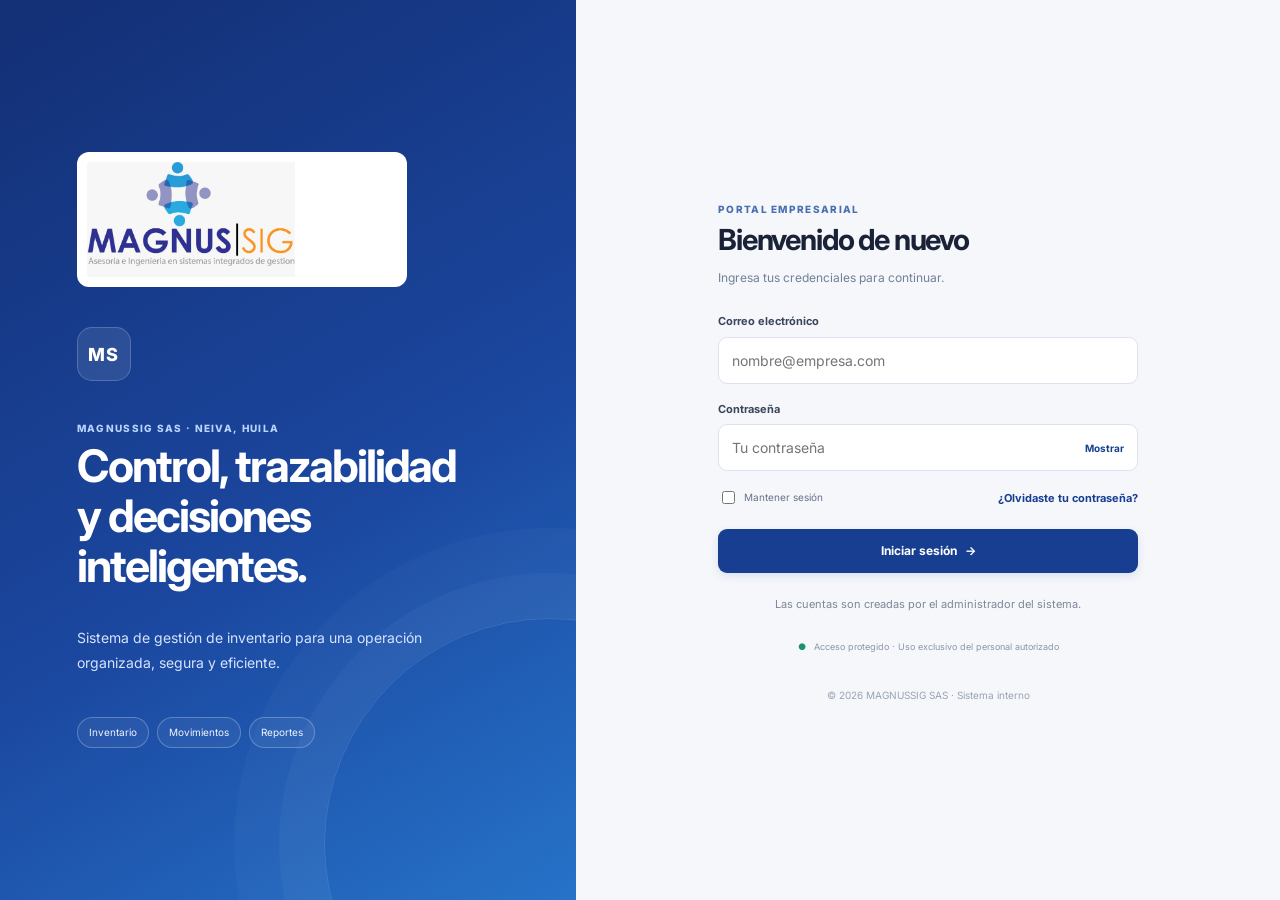
==== frontend/login.html @ 365f7098 "Actualiza proyecto final del semestre 3" ====
<!doctype html>
<html lang="es">
<head>
  <meta charset="utf-8"><meta name="viewport" content="width=device-width, initial-scale=1">
  <meta name="theme-color" content="#183e91"><title>Acceso | MAGNUSSIG SIG</title>
  <link rel="stylesheet" href="css/styles.css"><link rel="stylesheet" href="css/login.css">
</head>
<body class="login-body">
  <main class="login-layout">
    <section class="login-brand-panel">
      <img src="assets/magnussig-logo.jpeg" alt="MAGNUSSIG SIG — Asesoría e Ingeniería en sistemas integrados de gestión" class="login-brand-logo" onerror="this.style.display='none'">
      <div class="brand-monogram">MS</div>
      <p class="eyebrow">MAGNUSSIG SAS · NEIVA, HUILA</p>
      <h1>Control, trazabilidad<br>y decisiones inteligentes.</h1>
      <p class="brand-copy">Sistema de gestión de inventario para una operación organizada, segura y eficiente.</p>
      <div class="brand-pills"><span>Inventario</span><span>Movimientos</span><span>Reportes</span></div>
    </section>
    <section class="login-panel">
      <div class="login-card">
        <div class="login-heading"><span class="eyebrow">PORTAL EMPRESARIAL</span><h2 id="authTitle">Bienvenido de nuevo</h2><p id="authSubtitle">Ingresa tus credenciales para continuar.</p></div>
        <div class="alert" id="authAlert" role="alert" hidden></div>
        <form id="loginForm">
          <div class="field"><label for="loginEmail">Correo electrónico</label><input id="loginEmail" type="email" autocomplete="username" placeholder="nombre@empresa.com" required></div>
          <div class="field"><label for="loginPassword">Contraseña</label><div class="password-wrap"><input id="loginPassword" type="password" autocomplete="current-password" placeholder="Tu contraseña" required minlength="8"><button type="button" id="togglePassword" class="password-toggle">Mostrar</button></div></div>
          <div class="login-options"><label class="remember"><input type="checkbox" id="rememberMe"> Mantener sesión</label><button type="button" class="text-button" id="showForgot">¿Olvidaste tu contraseña?</button></div>
          <button class="btn btn-primary btn-full" type="submit" id="loginSubmit">Iniciar sesión <span aria-hidden="true">→</span></button>
        </form>
        <form id="forgotForm" hidden>
          <p class="form-help">Escribe el correo asociado a la cuenta. Si el servicio de correo está configurado, el sistema enviará instrucciones de recuperación.</p>
          <div class="field"><label for="forgotEmail">Correo electrónico</label><input id="forgotEmail" type="email" autocomplete="email" required placeholder="nombre@empresa.com"></div>
          <button class="btn btn-primary btn-full" type="submit">Enviar instrucciones</button>
        </form>
        <div class="auth-footer"><span id="authFooterText">Las cuentas son creadas por el administrador del sistema.</span><button type="button" class="text-button" id="showLogin" hidden>Volver a iniciar sesión</button></div>
        <p class="security-note"><span aria-hidden="true">●</span> Acceso protegido · Uso exclusivo del personal autorizado</p>
      </div>
      <footer>© <span id="year"></span> MAGNUSSIG SAS · Sistema interno</footer>
    </section>
  </main>
  <script src="js/auth.js"></script>
</body></html>
---- frontend/css/styles.css ----
@import url('https://fonts.googleapis.com/css2?family=Inter:wght@400;500;600;700;800&display=swap');
:root{font-family:Inter,system-ui,-apple-system,"Segoe UI",sans-serif;color:#192236;background:#f5f7fb;font-synthesis:none;text-rendering:optimizeLegibility;--navy:#183e91;--navy-dark:#132e70;--blue-soft:#eaf1ff;--green:#16845b;--green-soft:#e6f7ef;--amber:#b86a08;--amber-soft:#fff4db;--red:#c83743;--red-soft:#ffebed;--muted:#718096;--line:#e5e9f1;--surface:#fff;--shadow:0 8px 24px rgba(29,49,87,.05);--radius:15px}*{box-sizing:border-box}body{margin:0;font-size:14px;line-height:1.5}button,input,select,textarea{font:inherit}button{cursor:pointer}button:focus-visible,input:focus-visible,select:focus-visible,textarea:focus-visible{outline:3px solid #8db4ff;outline-offset:2px}button:disabled{opacity:.6;cursor:not-allowed}[hidden]{display:none!important}.app-shell{min-height:100vh;display:grid;grid-template-columns:258px minmax(0,1fr)}.sidebar{height:100vh;position:sticky;top:0;background:#fff;border-right:1px solid var(--line);padding:23px 16px 15px;display:flex;flex-direction:column;z-index:30}.brand-lockup{min-height:91px;padding:0 7px 22px;border-bottom:1px solid var(--line);display:flex;gap:10px;align-items:center}.sidebar-logo{max-width:100%;width:205px;max-height:68px;object-fit:contain;object-position:left center}.brand-fallback{display:flex;flex-direction:column;gap:3px}.brand-fallback b{font-size:16px;color:var(--navy);letter-spacing:.04em}.brand-fallback small{font-size:11px;color:var(--muted)}.workspace-label{font-size:10px;font-weight:700;letter-spacing:.12em;color:#98a3b5;margin:23px 10px 9px}.nav{display:grid;gap:4px}.nav-item{width:100%;border:0;background:transparent;color:#5b667a;display:flex;align-items:center;gap:13px;text-align:left;padding:11px 12px;border-radius:10px;font-weight:500;transition:background .15s,color .15s}.nav-item>span:first-child{width:20px;text-align:center;font-size:19px}.nav-item:hover{background:#f3f6fc;color:var(--navy)}.nav-item.active{background:#eaf1ff;color:var(--navy);font-weight:700}.nav-item em{margin-left:auto;font-style:normal;border-radius:7px;background:#fff;padding:1px 7px;font-size:11px}.sidebar-bottom{margin-top:auto}.help-card{margin:12px 2px 16px;padding:12px 10px;background:#f6f8fc;border-radius:12px;display:flex;gap:9px;align-items:flex-start}.help-icon{width:23px;height:23px;border-radius:50%;display:grid;place-items:center;background:#e3ebfc;color:var(--navy);font-weight:800;flex:none}.help-card div:last-child{display:grid;gap:3px}.help-card strong{font-size:11px}.help-card small{font-size:10px;line-height:1.45;color:var(--muted)}.logout-link{color:#b43b47}.main-area{min-width:0}.topbar{height:72px;position:sticky;top:0;z-index:15;background:rgba(255,255,255,.95);backdrop-filter:blur(10px);border-bottom:1px solid var(--line);padding:0 30px;display:flex;align-items:center;gap:20px}.breadcrumbs{display:flex;align-items:center;gap:11px;color:#8a95a7;font-size:12px;white-space:nowrap}.breadcrumbs b{color:#c2c9d4;font-weight:400}.breadcrumbs strong{color:#27354e;font-weight:700}.topbar-right{margin-left:auto;display:flex;align-items:center;gap:17px;min-width:0}.global-search{height:39px;width:min(300px,28vw);min-width:190px;display:flex;align-items:center;gap:9px;border:1px solid #e1e6ef;border-radius:10px;padding:0 10px;color:#8490a2}.global-search input{border:0;outline:0;min-width:0;width:100%;background:transparent;color:#344054;font-size:12px}.global-search kbd{font-size:10px;white-space:nowrap;background:#f5f7fa;padding:3px 5px;border-radius:4px}.icon-button{position:relative;width:38px;height:38px;border:0;background:transparent;border-radius:10px;color:#667287;font-size:20px}.icon-button:hover{background:#f1f4f9}.notification-button i{position:absolute;width:6px;height:6px;background:#e05260;border:1px solid white;border-radius:50%;top:8px;right:8px}.topbar-user{display:flex;align-items:center;gap:9px;border-left:1px solid var(--line);padding-left:17px;min-width:135px}.avatar{width:36px;height:36px;border-radius:50%;display:grid;place-items:center;background:#e6edff;color:var(--navy);font-size:12px;font-weight:800;flex:none}.topbar-user>div:last-child{display:grid;line-height:1.25;gap:4px;min-width:0}.topbar-user strong{font-size:12px;max-width:155px;overflow:hidden;text-overflow:ellipsis;white-space:nowrap}.topbar-user small{font-size:10px;color:var(--muted)}.menu-button{display:none}.page-content{padding:30px;max-width:1700px;margin:auto}.view{display:none}.view.active{display:block;animation:fadein .2s ease}@keyframes fadein{from{opacity:.6;transform:translateY(3px)}to{opacity:1;transform:none}}.page-heading{display:flex;align-items:flex-end;justify-content:space-between;gap:20px;margin-bottom:25px}.eyebrow{font-size:10px;letter-spacing:.13em;font-weight:800;color:var(--navy);margin-bottom:5px}.page-heading h1{font-size:28px;letter-spacing:-.035em;margin:0 0 5px;color:#19253c}.page-heading p{margin:0;color:var(--muted);font-size:12px}.page-heading p strong{color:#43516a}.heading-actions{display:flex;flex-direction:column;align-items:flex-end;gap:10px}.date-chip{border:1px solid var(--line);background:#fff;border-radius:9px;padding:7px 12px;font-size:11px;color:#68758b}.btn{border:1px solid transparent;border-radius:9px;padding:10px 15px;font-weight:700;font-size:12px;display:inline-flex;align-items:center;justify-content:center;gap:8px;transition:transform .12s,background .12s}.btn:active{transform:translateY(1px)}.btn-primary{background:var(--navy);color:#fff;box-shadow:0 3px 8px rgba(24,62,145,.12)}.btn-primary:hover{background:var(--navy-dark)}.btn-secondary{background:#fff;color:#40516e;border-color:#dfe5ef}.btn-secondary:hover{background:#f7f9fd}.btn-danger{background:#fff0f1;color:#bd3540;border-color:#f5d1d5}.btn-small{padding:7px 10px;font-size:11px}.btn-full{width:100%;padding:12px}.metric-grid{display:grid;grid-template-columns:repeat(4,minmax(0,1fr));gap:15px;margin-bottom:20px}.metric-card{background:#fff;border:1px solid var(--line);border-radius:var(--radius);padding:18px;box-shadow:var(--shadow);min-width:0}.metric-top{display:flex;justify-content:space-between;align-items:flex-start;gap:10px;color:#6b778c;font-size:11px}.metric-icon{width:36px;height:36px;display:grid;place-items:center;border-radius:11px;font-size:17px;flex:none}.metric-icon.blue{background:#eaf1ff;color:#2861d7}.metric-icon.green{background:var(--green-soft);color:var(--green)}.metric-icon.amber{background:var(--amber-soft);color:var(--amber)}.metric-icon.red{background:var(--red-soft);color:var(--red)}.metric-value{font-size:30px;font-weight:800;letter-spacing:-.05em;margin:10px 0 2px;color:#1b2941}.metric-foot{font-size:10px;color:#8590a2}.dashboard-grid{display:grid;grid-template-columns:minmax(0,1.75fr) minmax(290px,1fr);gap:17px;margin-bottom:20px}.surface-card{background:#fff;border:1px solid var(--line);border-radius:var(--radius);box-shadow:var(--shadow);min-width:0;overflow:hidden}.chart-card,.quick-card{padding:20px}.card-heading{display:flex;align-items:center;justify-content:space-between;gap:16px;margin-bottom:17px}.card-heading h2{margin:0 0 4px;font-size:14px;color:#25334b;letter-spacing:-.015em}.card-heading p{margin:0;font-size:11px;color:#8a95a7}.card-heading select,.list-toolbar select{border:1px solid var(--line);background:#fff;color:#56647b;border-radius:8px;padding:8px;font-size:11px;max-width:100%}.chart-legend{display:flex;gap:17px;font-size:10px;color:#718096}.legend-dot{display:inline-block;width:7px;height:7px;border-radius:50%;margin-right:6px}.legend-dot.in{background:#2a68df}.legend-dot.out{background:#f5a623}.chart-area{min-height:215px;padding-top:9px;overflow:hidden}.chart-area svg{width:100%;height:auto;display:block;min-width:400px}.quick-card{display:flex;flex-direction:column}.quick-action{display:flex;align-items:center;gap:11px;padding:12px 3px;border:0;border-top:1px solid #f0f2f6;background:white;text-align:left;color:inherit}.quick-action:hover .arrow{transform:translateX(3px);color:var(--navy)}.quick-icon{width:35px;height:35px;border-radius:10px;display:grid;place-items:center;font-size:18px;flex:none}.quick-icon.blue{background:#eaf1ff;color:#2861d7}.quick-icon.green{background:var(--green-soft);color:var(--green)}.quick-icon.amber{background:var(--amber-soft);color:var(--amber)}.quick-action>span:nth-child(2){display:grid;gap:3px;min-width:0}.quick-action b{font-size:11px}.quick-action small{font-size:10px;color:#8a95a7}.quick-action .arrow{margin-left:auto;color:#9ba5b5;font-size:18px;transition:transform .15s}.table-card{padding-top:20px}.table-card>.card-heading{padding:0 20px}.table-scroll{width:100%;overflow:auto}.data-table{width:100%;border-collapse:collapse;text-align:left;white-space:nowrap}.data-table th{font-size:9px;letter-spacing:.07em;color:#8b96a8;background:#fafbfe;font-weight:800;padding:12px 16px;border-top:1px solid #edf0f5;border-bottom:1px solid #edf0f5}.data-table td{padding:13px 16px;border-bottom:1px solid #eef1f5;font-size:11px;color:#536078}.data-table tbody tr:last-child td{border-bottom:0}.data-table tbody tr:hover{background:#fbfcff}.data-table td b{color:#293852}.code-pill{font-size:10px;font-weight:700;color:#496084;background:#f0f4fb;border-radius:5px;padding:4px 6px}.status-pill,.type-pill{display:inline-flex;align-items:center;gap:5px;padding:4px 8px;border-radius:30px;font-size:10px;font-weight:700}.status-pill:before{content:'';width:5px;height:5px;border-radius:50%;background:currentColor}.status-available{background:var(--green-soft);color:#13784f}.status-low{background:var(--amber-soft);color:#9c600d}.status-out{background:var(--red-soft);color:#b6323f}.status-active{background:var(--green-soft);color:#13784f}.status-inactive{background:#eef1f6;color:#6e7787}.type-in{background:var(--green-soft);color:#13784f}.type-out{background:var(--red-soft);color:#b6323f}.type-adjust{background:var(--blue-soft);color:#315bb1}.table-actions{display:flex;gap:5px}.table-actions button{padding:5px 7px;border:1px solid var(--line);background:#fff;border-radius:6px;color:#5b6c85;font-size:10px}.table-actions button:hover{border-color:#9fb6eb;color:var(--navy)}.empty-row{text-align:center!important;padding:32px!important;color:#8b96a8!important}.list-toolbar{display:flex;gap:10px;align-items:center;flex-wrap:wrap;padding:17px 18px;border-bottom:1px solid #eef1f5}.table-search{display:flex;align-items:center;gap:8px;border:1px solid var(--line);border-radius:8px;padding:0 10px;height:36px;flex:1;min-width:200px;color:#8b96a8}.table-search input{border:0;outline:0;min-width:0;width:100%;font:inherit;font-size:11px}.table-footer{padding:12px 18px;border-top:1px solid #edf0f5;font-size:10px;color:#8b96a8}.category-grid{display:grid;grid-template-columns:repeat(3,minmax(0,1fr));gap:14px;padding:18px}.category-card{padding:18px;border:1px solid var(--line);border-radius:12px;display:flex;align-items:flex-start;gap:13px}.category-icon{height:42px;width:42px;border-radius:12px;display:grid;place-items:center;background:#edf2ff;color:var(--navy);font-size:20px;flex:none}.category-card h3{margin:0 0 3px;font-size:13px}.category-card p{margin:0;color:var(--muted);font-size:10px}.category-card .count{font-size:11px;font-weight:700;color:#53617a;margin-top:10px}.report-grid{display:grid;grid-template-columns:repeat(3,minmax(0,1fr));gap:15px;margin-bottom:19px}.report-tile{padding:19px;background:#fff;border:1px solid var(--line);border-radius:var(--radius)}.report-tile span{color:var(--muted);font-size:11px}.report-tile strong{display:block;font-size:25px;margin:7px 0}.report-tile small{color:#8d97a6;font-size:10px}.settings-card{padding:0 22px}.settings-row{display:flex;align-items:center;justify-content:space-between;gap:20px;padding:19px 0;border-bottom:1px solid #edf0f5}.settings-row:last-child{border-bottom:0}.settings-row b{font-size:12px}.settings-row p{margin:4px 0 0;color:var(--muted);font-size:11px}.setting-value{font-size:11px;background:#f4f6fa;padding:6px 9px;border-radius:7px;white-space:nowrap}.modal-backdrop{position:fixed;inset:0;background:rgba(14,27,52,.48);display:grid;place-items:center;padding:20px;z-index:80;overflow:auto}.modal{width:min(600px,100%);max-height:calc(100vh - 40px);overflow:auto;background:white;border-radius:16px;box-shadow:0 24px 80px rgba(7,22,51,.24)}.modal-header{display:flex;align-items:center;justify-content:space-between;padding:20px 24px;border-bottom:1px solid var(--line)}.modal-header h2{margin:0;font-size:19px}.modal-header .eyebrow{margin-bottom:3px}.modal-body{padding:22px 24px;display:grid;grid-template-columns:repeat(2,minmax(0,1fr));gap:15px}.form-field{display:flex;flex-direction:column;gap:6px;min-width:0}.form-field.full{grid-column:1/-1}.form-field label{font-size:11px;font-weight:700;color:#46536a}.form-field input,.form-field select,.form-field textarea{width:100%;min-width:0;padding:10px 11px;border:1px solid #dfe5ef;border-radius:8px;color:#29364c;background:#fff}.form-field textarea{min-height:75px;resize:vertical}.form-field small{color:var(--muted);font-size:10px}.modal-footer{padding:14px 24px 20px;display:flex;justify-content:flex-end;gap:8px;border-top:1px solid #edf0f5}.toast-region{position:fixed;right:20px;bottom:20px;z-index:100;display:grid;gap:9px}.toast{background:#172842;color:#fff;border-radius:10px;padding:12px 15px;box-shadow:0 10px 35px #1728422b;font-size:12px;max-width:min(360px,calc(100vw - 40px));animation:fadein .18s ease}.toast.success{background:#126343}.toast.error{background:#a92935}.toast.info{background:#1e4b9e}.login-body{background:#f5f7fb;min-height:100vh}.login-layout{min-height:100vh;display:grid;grid-template-columns:minmax(360px,.9fr) minmax(440px,1.1fr)}.login-brand-panel{background:linear-gradient(150deg,#132f75 0%,#1b479f 57%,#2673c9 100%);padding:55px clamp(30px,6vw,100px);display:flex;flex-direction:column;justify-content:center;color:white;position:relative;overflow:hidden}.login-brand-panel:after{content:'';position:absolute;width:450px;height:450px;border-radius:50%;border:1px solid #ffffff20;right:-200px;bottom:-170px;box-shadow:0 0 0 45px #ffffff08,0 0 0 90px #ffffff06}.login-brand-logo{width:min(100%,330px);max-height:135px;object-fit:contain;object-position:left center;background:white;border-radius:12px;padding:10px;margin-bottom:40px}.brand-monogram{width:54px;height:54px;display:grid;place-items:center;border-radius:15px;background:#ffffff18;border:1px solid #ffffff30;font-weight:800;font-size:18px;letter-spacing:.08em;margin-bottom:30px}.login-brand-panel .eyebrow{color:#b8d4ff}.login-brand-panel h1{font-size:clamp(29px,3.5vw,48px);line-height:1.12;letter-spacing:-.045em;margin:0 0 19px;position:relative;z-index:1}.brand-copy{font-size:14px;line-height:1.8;color:#d6e4ff;max-width:440px;position:relative;z-index:1}.brand-pills{display:flex;gap:8px;flex-wrap:wrap;margin-top:28px}.brand-pills span{border:1px solid #ffffff40;background:#ffffff0d;border-radius:30px;padding:7px 11px;font-size:10px;color:#f0f5ff}.login-panel{display:flex;flex-direction:column;align-items:center;justify-content:center;padding:40px 28px}.login-card{width:min(420px,100%)}.login-heading{margin-bottom:26px}.login-heading .eyebrow{color:#4970b3}.login-heading h2{font-size:29px;letter-spacing:-.04em;margin:0 0 7px}.login-heading p,.form-help{font-size:12px;color:var(--muted);margin:0;line-height:1.6}.field{display:grid;gap:7px;margin-bottom:17px}.field label{font-size:11px;font-weight:700;color:#39465b}.field input{width:100%;border:1px solid #dce3ee;border-radius:9px;padding:12px 13px;background:#fff;color:#1c2940;outline:none}.field input:focus{border-color:#507bd4;box-shadow:0 0 0 3px #507bd41c}.password-wrap{position:relative}.password-wrap input{padding-right:82px}.password-toggle{position:absolute;right:5px;top:50%;transform:translateY(-50%);border:0;border-radius:6px;background:transparent;color:var(--navy);padding:6px 9px;font-size:10px;font-weight:700}.login-options{display:flex;align-items:center;justify-content:space-between;gap:8px;margin:1px 0 22px;font-size:10px}.remember{display:flex;align-items:center;gap:6px;color:#667287}.remember input{accent-color:var(--navy)}.text-button{border:0;padding:0;background:none;color:var(--navy);font-size:11px;font-weight:700}.text-button:hover{text-decoration:underline}.auth-footer{margin-top:23px;text-align:center;font-size:11px;color:#7d8798}.auth-footer .text-button{margin-left:4px}.security-note{text-align:center;color:#8b96a8;font-size:9px;margin:27px 0 0}.security-note span{color:#15956a;margin-right:5px}.login-panel footer{margin-top:35px;font-size:10px;color:#9aa3b1;text-align:center}.alert{padding:11px 12px;border-radius:8px;margin-bottom:15px;font-size:11px;background:#ffebed;color:#b52e3b;border:1px solid #f5cdd1}.alert.success{background:#e6f7ef;color:#126a49;border-color:#c6ecd9}.alert.info{background:#eaf1ff;color:#214b9f;border-color:#d1e0ff}
@media(max-width:1150px){.app-shell{grid-template-columns:230px minmax(0,1fr)}.page-content{padding:23px}.topbar{padding:0 22px;gap:12px}.topbar-right{gap:10px}.dashboard-grid{grid-template-columns:minmax(0,1.4fr) minmax(260px,1fr)}.metric-card{padding:14px}.global-search{min-width:150px}.sidebar-logo{width:185px}}
@media(max-width:900px){.app-shell{grid-template-columns:1fr}.sidebar{position:fixed;left:0;top:0;bottom:0;height:100dvh;width:260px;transform:translateX(-105%);transition:transform .2s ease;box-shadow:0 0 35px #13244318}.app-shell.menu-open .sidebar{transform:translateX(0)}.sidebar-scrim{display:none;position:fixed;inset:0;background:#0e1b3470;z-index:25}.app-shell.menu-open .sidebar-scrim{display:block}.menu-button{display:inline-block}.breadcrumbs{display:none}.topbar{height:65px;padding:0 16px}.page-content{padding:22px 17px}.dashboard-grid{grid-template-columns:1fr}.login-layout{grid-template-columns:.8fr 1.2fr}.login-brand-panel{padding:35px}.brand-pills{gap:5px}}
@media(max-width:620px){.topbar-right{gap:5px}.global-search{width:38px;min-width:38px;padding:0 9px;border:0;background:#f4f6fb}.global-search input,.global-search kbd{display:none}.topbar-user{padding-left:8px;min-width:0;border:0}.topbar-user>div:last-child{display:none}.topbar-user .avatar{width:33px;height:33px}.topbar{gap:8px}.page-heading{align-items:flex-start;flex-direction:column}.heading-actions{align-items:flex-start;flex-direction:row;flex-wrap:wrap}.metric-grid{grid-template-columns:repeat(2,minmax(0,1fr));gap:9px}.metric-card{padding:13px}.metric-top{font-size:10px}.metric-value{font-size:25px}.metric-icon{height:30px;width:30px}.chart-card,.quick-card{padding:15px}.card-heading{align-items:flex-start}.category-grid,.report-grid{grid-template-columns:1fr}.modal-body{grid-template-columns:1fr;padding:17px}.form-field.full{grid-column:auto}.modal-header{padding:17px}.modal-footer{padding:13px 17px 17px}.login-layout{grid-template-columns:1fr}.login-brand-panel{padding:27px 24px 30px;min-height:260px}.login-brand-logo{max-width:230px;max-height:75px;margin-bottom:20px}.brand-monogram{display:none}.login-brand-panel h1{font-size:30px}.brand-copy{font-size:12px}.brand-pills{margin-top:15px}.login-panel{padding:34px 22px}.login-heading h2{font-size:25px}.login-panel footer{margin-top:25px}.settings-row{align-items:flex-start;flex-direction:column;gap:10px}.list-toolbar{padding:12px}.table-search{min-width:100%}.page-heading h1{font-size:25px}}
@media(prefers-reduced-motion:reduce){*,*:before,*:after{animation-duration:.01ms!important;transition-duration:.01ms!important;scroll-behavior:auto!important}}

/* FIX DE DISTRIBUCIÓN: asegura que el contenido principal ocupe el ancho disponible */
html, body { width: 100%; min-height: 100%; }
.app-shell { width: 100%; grid-template-columns: 258px minmax(0, 1fr); }
.main-area { width: 100%; min-width: 0; }
.topbar { width: 100%; min-width: 0; }
.page-content { width: 100%; min-width: 0; max-width: none; margin: 0; }
@media (max-width: 900px) {
  .app-shell { grid-template-columns: minmax(0, 1fr); }
  .main-area { grid-column: 1; }
  .page-content { padding: 22px 17px; }
} 
@media (max-width: 900px) {
  .sidebar { position: fixed; inset: 0 auto 0 0; width: min(280px, 85vw); height: 100vh; transform: translateX(-105%); transition: transform .2s ease; }
  .app-shell.menu-open .sidebar { transform: translateX(0); }
  .sidebar-scrim { display: none; position: fixed; inset: 0; z-index: 25; background: rgba(16, 28, 49, .42); }
  .app-shell.menu-open .sidebar-scrim { display: block; }
  .menu-button { display: inline-grid; place-items: center; flex: none; }
  .dashboard-grid { grid-template-columns: minmax(0, 1fr); }
  .page-heading { align-items: flex-start; }
}
.page-content .metric-grid { grid-template-columns: repeat(5, minmax(0, 1fr)); }
.error-row { color: #b42332; background: #fff4f4; padding: 12px !important; text-align: left; }
@media (max-width: 1200px) {
  .page-content .metric-grid { grid-template-columns: repeat(3, minmax(0, 1fr)); }
}
@media (max-width: 650px) {
  .page-content .metric-grid { grid-template-columns: repeat(2, minmax(0, 1fr)); }
  .topbar { padding: 0 14px; gap: 8px; }
  .global-search { min-width: 0; width: 34vw; }
  .global-search kbd, .notification-button { display: none; }
  .breadcrumbs > span, .breadcrumbs > b { display: none; }
  .topbar-user { min-width: 0; padding-left: 7px; }
  .topbar-user > div:last-child { display: none; }
}

.app-shell { grid-template-columns: 278px minmax(0, 1fr); }
.sidebar-scrim { display: none; }
.main-area { grid-column: 2; }
.sidebar { padding: 22px 15px 15px; }
.brand-lockup { min-width: 0; gap: 10px; padding: 0 7px 20px; }
.sidebar-logo { width: 130px; max-width: 58%; flex: 0 0 130px; }
.brand-fallback { min-width: 0; }
.nav { gap: 5px; }
.nav-item { padding: 14px 13px; border-radius: 11px; }
.nav-item.active { box-shadow: inset 3px 0 #2a68df; }
.help-card { margin: 12px 0 15px; padding: 13px 11px; }

@media (max-width: 1150px) {
  .app-shell { grid-template-columns: 230px minmax(0, 1fr); }
  .sidebar-logo { width: 96px; max-width: 48%; flex-basis: 96px; }
}

@media (max-width: 900px) {
  .app-shell { grid-template-columns: minmax(0, 1fr); }
  .main-area { grid-column: 1; }
  .sidebar-logo { width: 130px; max-width: 58%; flex-basis: 130px; }
}

.help-card {
  width: calc(100% - 4px);
  border: 0;
  color: inherit;
  text-align: left;
  cursor: pointer;
}
.help-card:hover { background: #edf2fc; }
.help-copy { display: grid; gap: 3px; }
.help-copy strong { font-size: 11px; }
.help-copy small { font-size: 10px; line-height: 1.45; color: var(--muted); }
.category-matches { display: grid; gap: 8px; margin-top: 12px; }
.category-match { display: grid; gap: 2px; border-left: 3px solid #2a68df; background: #f6f8fc; border-radius: 5px; padding: 8px 10px; font-size: 11px; }
.category-match span,.category-match small { color: var(--muted); }
.form-grid { display: grid; grid-template-columns: repeat(2,minmax(0,1fr)); gap: 12px; align-items: end; }
.sale-cart { margin-top: 22px; }
.sale-cart h3 { margin: 0 0 10px; font-size: 14px; }
.sale-cart-line { display: grid; grid-template-columns: minmax(0,1fr) auto auto; gap: 12px; align-items: center; border-bottom: 1px solid var(--line); padding: 9px 0; }
.sale-cart-line>span { display: grid; }
.sale-cart-line small { color: var(--muted); }
.sale-total { display: flex; justify-content: space-between; padding-top: 14px; font-weight: 700; }
.help-center { display: grid; grid-template-columns: minmax(190px, .8fr) minmax(0, 1.6fr); min-height: 390px; gap: 18px; }
.help-inbox { border-right: 1px solid var(--line); padding-right: 12px; overflow-y: auto; }
.help-inbox h3,.help-chat-heading h3,.help-compose h3 { margin: 12px 0; font-size: 14px; }
.help-ticket { width: 100%; display: grid; gap: 3px; border: 1px solid var(--line); background: white; color: inherit; border-radius: 8px; padding: 10px; text-align: left; margin-bottom: 7px; }
.help-ticket.selected { border-color: #8db4ff; background: var(--blue-soft); }
.help-ticket small,.help-chat-heading small { color: var(--muted); }
.help-conversation { display: flex; flex-direction: column; min-width: 0; }
.help-chat-heading { display: flex; justify-content: space-between; align-items: flex-start; gap: 8px; }
.help-chat-heading h3 { margin-top: 0; }
.help-messages { display: grid; gap: 9px; overflow-y: auto; max-height: 280px; padding: 4px 5px; }
.help-message { max-width: 88%; border-radius: 10px; padding: 10px 12px; background: #f2f5fa; }
.help-message.admin-message { justify-self: end; background: var(--blue-soft); }
.help-message p { margin: 5px 0; white-space: pre-wrap; overflow-wrap: anywhere; }
.help-message small { color: var(--muted); }
.help-reply,.help-compose { display: grid; gap: 9px; margin-top: 14px; }
.help-reply textarea,.help-compose textarea,.help-compose input { width: 100%; border: 1px solid var(--line); border-radius: 8px; padding: 10px; resize: vertical; }
.help-compose label { font-weight: 600; font-size: 12px; }
.help-closed,.help-placeholder { color: var(--muted); padding: 20px 8px; }
@media (max-width: 650px) {
  .help-center { grid-template-columns: minmax(0,1fr); }
  .help-inbox { border-right: 0; border-bottom: 1px solid var(--line); padding: 0 0 12px; max-height: 160px; }
  .form-grid { grid-template-columns: minmax(0,1fr); }
  .sale-cart-line { grid-template-columns: minmax(0,1fr) auto; }
  .sale-cart-line button { grid-column: 1 / -1; justify-self: start; }
}
---- frontend/css/login.css ----
/* La vista de autenticación reutiliza la identidad y variables de styles.css. */
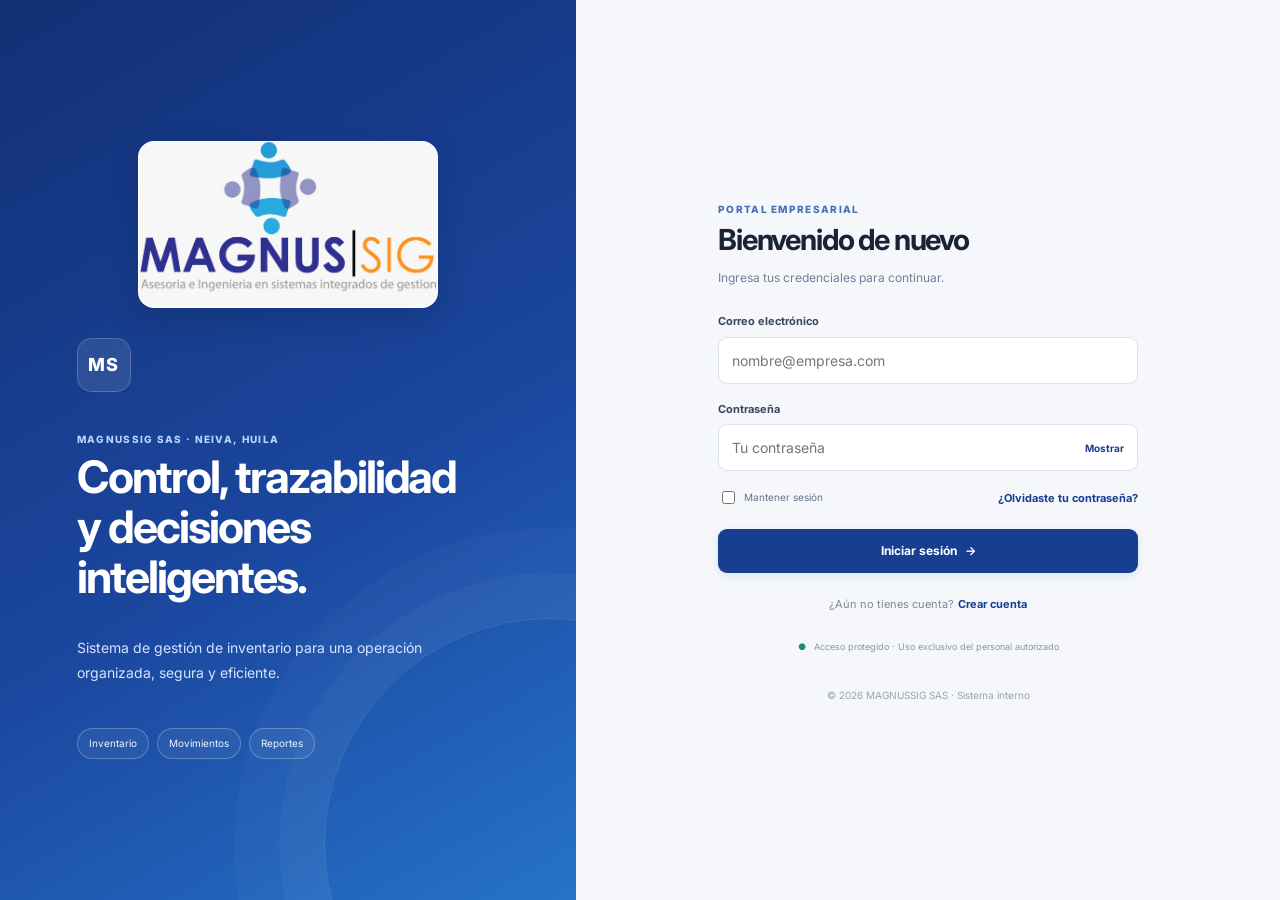
==== commit fb8417f0: "feat: add public employee and admin signup Co-authored-by: Copilot <223556219+Copilot@users.noreply." ====
--- a/frontend/login.html
+++ b/frontend/login.html
@@ -25,12 +25,20 @@
           <div class="login-options"><label class="remember"><input type="checkbox" id="rememberMe"> Mantener sesión</label><button type="button" class="text-button" id="showForgot">¿Olvidaste tu contraseña?</button></div>
           <button class="btn btn-primary btn-full" type="submit" id="loginSubmit">Iniciar sesión <span aria-hidden="true">→</span></button>
         </form>
+        <form id="registerForm" hidden>
+          <div class="field"><label for="registerName">Nombre completo</label><input id="registerName" type="text" autocomplete="name" maxlength="150" placeholder="Tu nombre" required></div>
+          <div class="field"><label for="registerEmail">Correo electrónico</label><input id="registerEmail" type="email" autocomplete="email" placeholder="nombre@empresa.com" required></div>
+          <div class="field"><label for="registerPassword">Contraseña</label><input id="registerPassword" type="password" autocomplete="new-password" placeholder="Mínimo 8 caracteres" required minlength="8"></div>
+          <div class="field"><label for="registerPasswordConfirm">Confirmar contraseña</label><input id="registerPasswordConfirm" type="password" autocomplete="new-password" placeholder="Repite tu contraseña" required minlength="8"></div>
+          <div class="field"><label for="registerRole">Crear cuenta como</label><select id="registerRole" required><option value="Empleado">Empleado</option><option value="Administrador">Administrador</option></select><p class="form-help">Las cuentas de administrador tienen acceso completo al sistema.</p></div>
+          <button class="btn btn-primary btn-full" type="submit" id="registerSubmit">Crear cuenta</button>
+        </form>
         <form id="forgotForm" hidden>
           <p class="form-help">Escribe el correo asociado a la cuenta. Si el servicio de correo está configurado, el sistema enviará instrucciones de recuperación.</p>
           <div class="field"><label for="forgotEmail">Correo electrónico</label><input id="forgotEmail" type="email" autocomplete="email" required placeholder="nombre@empresa.com"></div>
           <button class="btn btn-primary btn-full" type="submit">Enviar instrucciones</button>
         </form>
-        <div class="auth-footer"><span id="authFooterText">Las cuentas son creadas por el administrador del sistema.</span><button type="button" class="text-button" id="showLogin" hidden>Volver a iniciar sesión</button></div>
+        <div class="auth-footer"><span id="authFooterText">¿Aún no tienes cuenta?</span><button type="button" class="text-button" id="showCreate">Crear cuenta</button><button type="button" class="text-button" id="showLogin" hidden>Iniciar sesión</button></div>
         <p class="security-note"><span aria-hidden="true">●</span> Acceso protegido · Uso exclusivo del personal autorizado</p>
       </div>
       <footer>© <span id="year"></span> MAGNUSSIG SAS · Sistema interno</footer>
--- a/frontend/css/styles.css
+++ b/frontend/css/styles.css
@@ -108,4 +108,5 @@
   .form-grid { grid-template-columns: minmax(0,1fr); }
   .sale-cart-line { grid-template-columns: minmax(0,1fr) auto; }
   .sale-cart-line button { grid-column: 1 / -1; justify-self: start; }
-}+}
+.metric-value-inventory { font-size: clamp(17px, 1.65vw, 23px); letter-spacing: -.045em; overflow-wrap: anywhere; }
--- a/frontend/css/login.css
+++ b/frontend/css/login.css
@@ -1 +1,30 @@
 /* La vista de autenticación reutiliza la identidad y variables de styles.css. */
+.login-brand-logo {
+  display: block;
+  width: min(100%, 300px);
+  max-width: 100%;
+  height: auto;
+  max-height: none;
+  margin: 0 auto 30px;
+  padding: 0;
+  object-fit: contain;
+  object-position: center;
+  background: #fff;
+  border: 1px solid rgba(255, 255, 255, 0.55);
+  border-radius: 16px;
+  box-shadow: 0 12px 30px rgba(8, 24, 60, 0.2);
+}
+
+.field select {
+  width: 100%;
+  border: 1px solid #dce3ee;
+  border-radius: 9px;
+  padding: 12px 13px;
+  background: #fff;
+  color: #1c2940;
+}
+
+.field select:focus {
+  border-color: #507bd4;
+  box-shadow: 0 0 0 3px #507bd41c;
+}
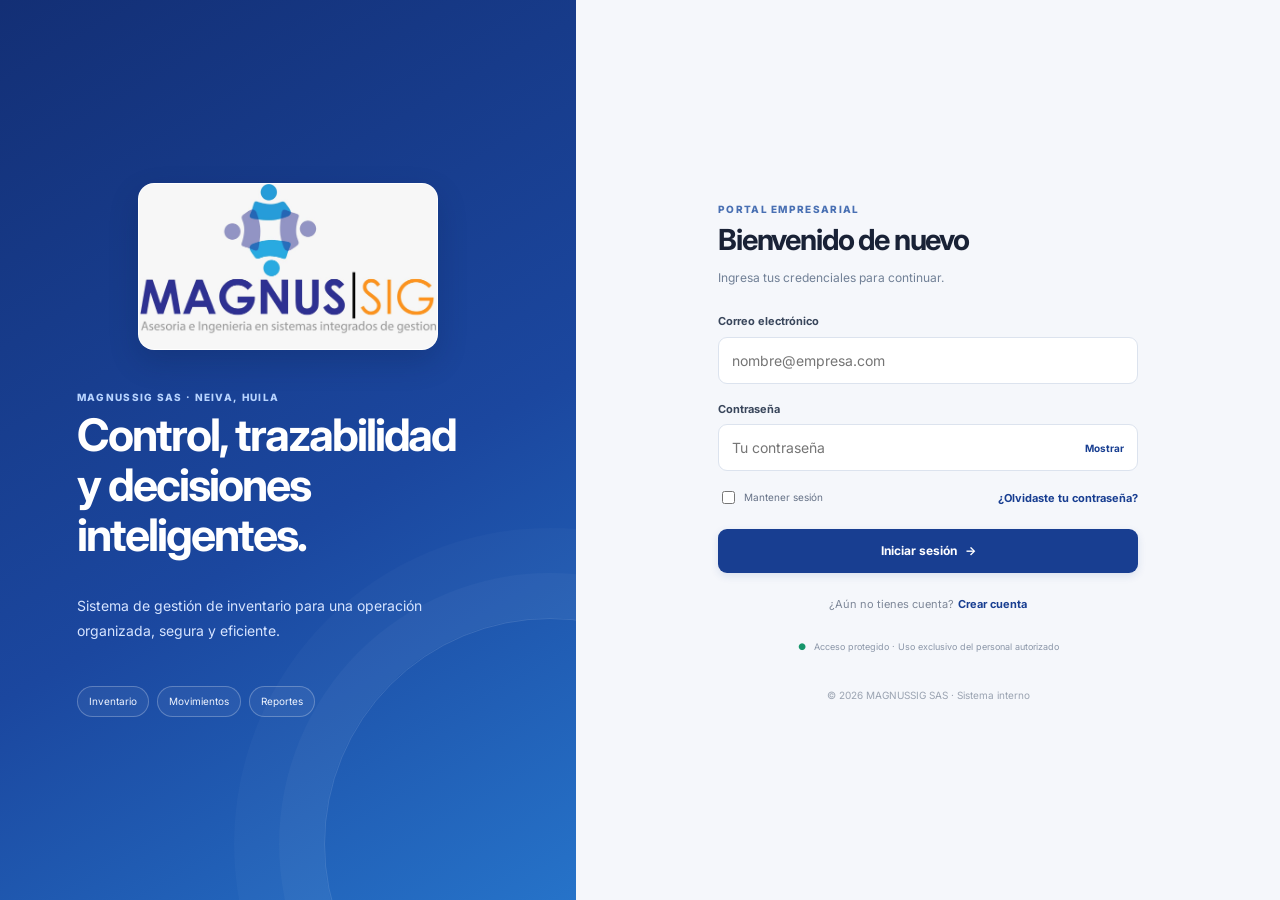
==== commit 9a0e754b: "Actualizar roles, acceso y menu superior Co-authored-by: Copilot <223556219+Copilot@users.noreply.gi" ====
--- a/frontend/login.html
+++ b/frontend/login.html
@@ -9,7 +9,6 @@
   <main class="login-layout">
     <section class="login-brand-panel">
       <img src="assets/magnussig-logo.jpeg" alt="MAGNUSSIG SIG — Asesoría e Ingeniería en sistemas integrados de gestión" class="login-brand-logo" onerror="this.style.display='none'">
-      <div class="brand-monogram">MS</div>
       <p class="eyebrow">MAGNUSSIG SAS · NEIVA, HUILA</p>
       <h1>Control, trazabilidad<br>y decisiones inteligentes.</h1>
       <p class="brand-copy">Sistema de gestión de inventario para una operación organizada, segura y eficiente.</p>
@@ -30,7 +29,7 @@
           <div class="field"><label for="registerEmail">Correo electrónico</label><input id="registerEmail" type="email" autocomplete="email" placeholder="nombre@empresa.com" required></div>
           <div class="field"><label for="registerPassword">Contraseña</label><input id="registerPassword" type="password" autocomplete="new-password" placeholder="Mínimo 8 caracteres" required minlength="8"></div>
           <div class="field"><label for="registerPasswordConfirm">Confirmar contraseña</label><input id="registerPasswordConfirm" type="password" autocomplete="new-password" placeholder="Repite tu contraseña" required minlength="8"></div>
-          <div class="field"><label for="registerRole">Crear cuenta como</label><select id="registerRole" required><option value="Empleado">Empleado</option><option value="Administrador">Administrador</option></select><p class="form-help">Las cuentas de administrador tienen acceso completo al sistema.</p></div>
+          <div class="field"><label for="registerRole">Crear cuenta como</label><select id="registerRole" required><option value="Super Administrador">Super Administrador</option><option value="Administrador">Administrador</option><option value="Empleado">Empleado</option><option value="Cliente">Cliente</option></select><p class="form-help">Las cuentas nuevas quedan pendientes hasta que un super administrador las apruebe.</p></div>
           <button class="btn btn-primary btn-full" type="submit" id="registerSubmit">Crear cuenta</button>
         </form>
         <form id="forgotForm" hidden>
--- a/frontend/css/styles.css
+++ b/frontend/css/styles.css
@@ -1,5 +1,5 @@
 @import url('https://fonts.googleapis.com/css2?family=Inter:wght@400;500;600;700;800&display=swap');
-:root{font-family:Inter,system-ui,-apple-system,"Segoe UI",sans-serif;color:#192236;background:#f5f7fb;font-synthesis:none;text-rendering:optimizeLegibility;--navy:#183e91;--navy-dark:#132e70;--blue-soft:#eaf1ff;--green:#16845b;--green-soft:#e6f7ef;--amber:#b86a08;--amber-soft:#fff4db;--red:#c83743;--red-soft:#ffebed;--muted:#718096;--line:#e5e9f1;--surface:#fff;--shadow:0 8px 24px rgba(29,49,87,.05);--radius:15px}*{box-sizing:border-box}body{margin:0;font-size:14px;line-height:1.5}button,input,select,textarea{font:inherit}button{cursor:pointer}button:focus-visible,input:focus-visible,select:focus-visible,textarea:focus-visible{outline:3px solid #8db4ff;outline-offset:2px}button:disabled{opacity:.6;cursor:not-allowed}[hidden]{display:none!important}.app-shell{min-height:100vh;display:grid;grid-template-columns:258px minmax(0,1fr)}.sidebar{height:100vh;position:sticky;top:0;background:#fff;border-right:1px solid var(--line);padding:23px 16px 15px;display:flex;flex-direction:column;z-index:30}.brand-lockup{min-height:91px;padding:0 7px 22px;border-bottom:1px solid var(--line);display:flex;gap:10px;align-items:center}.sidebar-logo{max-width:100%;width:205px;max-height:68px;object-fit:contain;object-position:left center}.brand-fallback{display:flex;flex-direction:column;gap:3px}.brand-fallback b{font-size:16px;color:var(--navy);letter-spacing:.04em}.brand-fallback small{font-size:11px;color:var(--muted)}.workspace-label{font-size:10px;font-weight:700;letter-spacing:.12em;color:#98a3b5;margin:23px 10px 9px}.nav{display:grid;gap:4px}.nav-item{width:100%;border:0;background:transparent;color:#5b667a;display:flex;align-items:center;gap:13px;text-align:left;padding:11px 12px;border-radius:10px;font-weight:500;transition:background .15s,color .15s}.nav-item>span:first-child{width:20px;text-align:center;font-size:19px}.nav-item:hover{background:#f3f6fc;color:var(--navy)}.nav-item.active{background:#eaf1ff;color:var(--navy);font-weight:700}.nav-item em{margin-left:auto;font-style:normal;border-radius:7px;background:#fff;padding:1px 7px;font-size:11px}.sidebar-bottom{margin-top:auto}.help-card{margin:12px 2px 16px;padding:12px 10px;background:#f6f8fc;border-radius:12px;display:flex;gap:9px;align-items:flex-start}.help-icon{width:23px;height:23px;border-radius:50%;display:grid;place-items:center;background:#e3ebfc;color:var(--navy);font-weight:800;flex:none}.help-card div:last-child{display:grid;gap:3px}.help-card strong{font-size:11px}.help-card small{font-size:10px;line-height:1.45;color:var(--muted)}.logout-link{color:#b43b47}.main-area{min-width:0}.topbar{height:72px;position:sticky;top:0;z-index:15;background:rgba(255,255,255,.95);backdrop-filter:blur(10px);border-bottom:1px solid var(--line);padding:0 30px;display:flex;align-items:center;gap:20px}.breadcrumbs{display:flex;align-items:center;gap:11px;color:#8a95a7;font-size:12px;white-space:nowrap}.breadcrumbs b{color:#c2c9d4;font-weight:400}.breadcrumbs strong{color:#27354e;font-weight:700}.topbar-right{margin-left:auto;display:flex;align-items:center;gap:17px;min-width:0}.global-search{height:39px;width:min(300px,28vw);min-width:190px;display:flex;align-items:center;gap:9px;border:1px solid #e1e6ef;border-radius:10px;padding:0 10px;color:#8490a2}.global-search input{border:0;outline:0;min-width:0;width:100%;background:transparent;color:#344054;font-size:12px}.global-search kbd{font-size:10px;white-space:nowrap;background:#f5f7fa;padding:3px 5px;border-radius:4px}.icon-button{position:relative;width:38px;height:38px;border:0;background:transparent;border-radius:10px;color:#667287;font-size:20px}.icon-button:hover{background:#f1f4f9}.notification-button i{position:absolute;width:6px;height:6px;background:#e05260;border:1px solid white;border-radius:50%;top:8px;right:8px}.topbar-user{display:flex;align-items:center;gap:9px;border-left:1px solid var(--line);padding-left:17px;min-width:135px}.avatar{width:36px;height:36px;border-radius:50%;display:grid;place-items:center;background:#e6edff;color:var(--navy);font-size:12px;font-weight:800;flex:none}.topbar-user>div:last-child{display:grid;line-height:1.25;gap:4px;min-width:0}.topbar-user strong{font-size:12px;max-width:155px;overflow:hidden;text-overflow:ellipsis;white-space:nowrap}.topbar-user small{font-size:10px;color:var(--muted)}.menu-button{display:none}.page-content{padding:30px;max-width:1700px;margin:auto}.view{display:none}.view.active{display:block;animation:fadein .2s ease}@keyframes fadein{from{opacity:.6;transform:translateY(3px)}to{opacity:1;transform:none}}.page-heading{display:flex;align-items:flex-end;justify-content:space-between;gap:20px;margin-bottom:25px}.eyebrow{font-size:10px;letter-spacing:.13em;font-weight:800;color:var(--navy);margin-bottom:5px}.page-heading h1{font-size:28px;letter-spacing:-.035em;margin:0 0 5px;color:#19253c}.page-heading p{margin:0;color:var(--muted);font-size:12px}.page-heading p strong{color:#43516a}.heading-actions{display:flex;flex-direction:column;align-items:flex-end;gap:10px}.date-chip{border:1px solid var(--line);background:#fff;border-radius:9px;padding:7px 12px;font-size:11px;color:#68758b}.btn{border:1px solid transparent;border-radius:9px;padding:10px 15px;font-weight:700;font-size:12px;display:inline-flex;align-items:center;justify-content:center;gap:8px;transition:transform .12s,background .12s}.btn:active{transform:translateY(1px)}.btn-primary{background:var(--navy);color:#fff;box-shadow:0 3px 8px rgba(24,62,145,.12)}.btn-primary:hover{background:var(--navy-dark)}.btn-secondary{background:#fff;color:#40516e;border-color:#dfe5ef}.btn-secondary:hover{background:#f7f9fd}.btn-danger{background:#fff0f1;color:#bd3540;border-color:#f5d1d5}.btn-small{padding:7px 10px;font-size:11px}.btn-full{width:100%;padding:12px}.metric-grid{display:grid;grid-template-columns:repeat(4,minmax(0,1fr));gap:15px;margin-bottom:20px}.metric-card{background:#fff;border:1px solid var(--line);border-radius:var(--radius);padding:18px;box-shadow:var(--shadow);min-width:0}.metric-top{display:flex;justify-content:space-between;align-items:flex-start;gap:10px;color:#6b778c;font-size:11px}.metric-icon{width:36px;height:36px;display:grid;place-items:center;border-radius:11px;font-size:17px;flex:none}.metric-icon.blue{background:#eaf1ff;color:#2861d7}.metric-icon.green{background:var(--green-soft);color:var(--green)}.metric-icon.amber{background:var(--amber-soft);color:var(--amber)}.metric-icon.red{background:var(--red-soft);color:var(--red)}.metric-value{font-size:30px;font-weight:800;letter-spacing:-.05em;margin:10px 0 2px;color:#1b2941}.metric-foot{font-size:10px;color:#8590a2}.dashboard-grid{display:grid;grid-template-columns:minmax(0,1.75fr) minmax(290px,1fr);gap:17px;margin-bottom:20px}.surface-card{background:#fff;border:1px solid var(--line);border-radius:var(--radius);box-shadow:var(--shadow);min-width:0;overflow:hidden}.chart-card,.quick-card{padding:20px}.card-heading{display:flex;align-items:center;justify-content:space-between;gap:16px;margin-bottom:17px}.card-heading h2{margin:0 0 4px;font-size:14px;color:#25334b;letter-spacing:-.015em}.card-heading p{margin:0;font-size:11px;color:#8a95a7}.card-heading select,.list-toolbar select{border:1px solid var(--line);background:#fff;color:#56647b;border-radius:8px;padding:8px;font-size:11px;max-width:100%}.chart-legend{display:flex;gap:17px;font-size:10px;color:#718096}.legend-dot{display:inline-block;width:7px;height:7px;border-radius:50%;margin-right:6px}.legend-dot.in{background:#2a68df}.legend-dot.out{background:#f5a623}.chart-area{min-height:215px;padding-top:9px;overflow:hidden}.chart-area svg{width:100%;height:auto;display:block;min-width:400px}.quick-card{display:flex;flex-direction:column}.quick-action{display:flex;align-items:center;gap:11px;padding:12px 3px;border:0;border-top:1px solid #f0f2f6;background:white;text-align:left;color:inherit}.quick-action:hover .arrow{transform:translateX(3px);color:var(--navy)}.quick-icon{width:35px;height:35px;border-radius:10px;display:grid;place-items:center;font-size:18px;flex:none}.quick-icon.blue{background:#eaf1ff;color:#2861d7}.quick-icon.green{background:var(--green-soft);color:var(--green)}.quick-icon.amber{background:var(--amber-soft);color:var(--amber)}.quick-action>span:nth-child(2){display:grid;gap:3px;min-width:0}.quick-action b{font-size:11px}.quick-action small{font-size:10px;color:#8a95a7}.quick-action .arrow{margin-left:auto;color:#9ba5b5;font-size:18px;transition:transform .15s}.table-card{padding-top:20px}.table-card>.card-heading{padding:0 20px}.table-scroll{width:100%;overflow:auto}.data-table{width:100%;border-collapse:collapse;text-align:left;white-space:nowrap}.data-table th{font-size:9px;letter-spacing:.07em;color:#8b96a8;background:#fafbfe;font-weight:800;padding:12px 16px;border-top:1px solid #edf0f5;border-bottom:1px solid #edf0f5}.data-table td{padding:13px 16px;border-bottom:1px solid #eef1f5;font-size:11px;color:#536078}.data-table tbody tr:last-child td{border-bottom:0}.data-table tbody tr:hover{background:#fbfcff}.data-table td b{color:#293852}.code-pill{font-size:10px;font-weight:700;color:#496084;background:#f0f4fb;border-radius:5px;padding:4px 6px}.status-pill,.type-pill{display:inline-flex;align-items:center;gap:5px;padding:4px 8px;border-radius:30px;font-size:10px;font-weight:700}.status-pill:before{content:'';width:5px;height:5px;border-radius:50%;background:currentColor}.status-available{background:var(--green-soft);color:#13784f}.status-low{background:var(--amber-soft);color:#9c600d}.status-out{background:var(--red-soft);color:#b6323f}.status-active{background:var(--green-soft);color:#13784f}.status-inactive{background:#eef1f6;color:#6e7787}.type-in{background:var(--green-soft);color:#13784f}.type-out{background:var(--red-soft);color:#b6323f}.type-adjust{background:var(--blue-soft);color:#315bb1}.table-actions{display:flex;gap:5px}.table-actions button{padding:5px 7px;border:1px solid var(--line);background:#fff;border-radius:6px;color:#5b6c85;font-size:10px}.table-actions button:hover{border-color:#9fb6eb;color:var(--navy)}.empty-row{text-align:center!important;padding:32px!important;color:#8b96a8!important}.list-toolbar{display:flex;gap:10px;align-items:center;flex-wrap:wrap;padding:17px 18px;border-bottom:1px solid #eef1f5}.table-search{display:flex;align-items:center;gap:8px;border:1px solid var(--line);border-radius:8px;padding:0 10px;height:36px;flex:1;min-width:200px;color:#8b96a8}.table-search input{border:0;outline:0;min-width:0;width:100%;font:inherit;font-size:11px}.table-footer{padding:12px 18px;border-top:1px solid #edf0f5;font-size:10px;color:#8b96a8}.category-grid{display:grid;grid-template-columns:repeat(3,minmax(0,1fr));gap:14px;padding:18px}.category-card{padding:18px;border:1px solid var(--line);border-radius:12px;display:flex;align-items:flex-start;gap:13px}.category-icon{height:42px;width:42px;border-radius:12px;display:grid;place-items:center;background:#edf2ff;color:var(--navy);font-size:20px;flex:none}.category-card h3{margin:0 0 3px;font-size:13px}.category-card p{margin:0;color:var(--muted);font-size:10px}.category-card .count{font-size:11px;font-weight:700;color:#53617a;margin-top:10px}.report-grid{display:grid;grid-template-columns:repeat(3,minmax(0,1fr));gap:15px;margin-bottom:19px}.report-tile{padding:19px;background:#fff;border:1px solid var(--line);border-radius:var(--radius)}.report-tile span{color:var(--muted);font-size:11px}.report-tile strong{display:block;font-size:25px;margin:7px 0}.report-tile small{color:#8d97a6;font-size:10px}.settings-card{padding:0 22px}.settings-row{display:flex;align-items:center;justify-content:space-between;gap:20px;padding:19px 0;border-bottom:1px solid #edf0f5}.settings-row:last-child{border-bottom:0}.settings-row b{font-size:12px}.settings-row p{margin:4px 0 0;color:var(--muted);font-size:11px}.setting-value{font-size:11px;background:#f4f6fa;padding:6px 9px;border-radius:7px;white-space:nowrap}.modal-backdrop{position:fixed;inset:0;background:rgba(14,27,52,.48);display:grid;place-items:center;padding:20px;z-index:80;overflow:auto}.modal{width:min(600px,100%);max-height:calc(100vh - 40px);overflow:auto;background:white;border-radius:16px;box-shadow:0 24px 80px rgba(7,22,51,.24)}.modal-header{display:flex;align-items:center;justify-content:space-between;padding:20px 24px;border-bottom:1px solid var(--line)}.modal-header h2{margin:0;font-size:19px}.modal-header .eyebrow{margin-bottom:3px}.modal-body{padding:22px 24px;display:grid;grid-template-columns:repeat(2,minmax(0,1fr));gap:15px}.form-field{display:flex;flex-direction:column;gap:6px;min-width:0}.form-field.full{grid-column:1/-1}.form-field label{font-size:11px;font-weight:700;color:#46536a}.form-field input,.form-field select,.form-field textarea{width:100%;min-width:0;padding:10px 11px;border:1px solid #dfe5ef;border-radius:8px;color:#29364c;background:#fff}.form-field textarea{min-height:75px;resize:vertical}.form-field small{color:var(--muted);font-size:10px}.modal-footer{padding:14px 24px 20px;display:flex;justify-content:flex-end;gap:8px;border-top:1px solid #edf0f5}.toast-region{position:fixed;right:20px;bottom:20px;z-index:100;display:grid;gap:9px}.toast{background:#172842;color:#fff;border-radius:10px;padding:12px 15px;box-shadow:0 10px 35px #1728422b;font-size:12px;max-width:min(360px,calc(100vw - 40px));animation:fadein .18s ease}.toast.success{background:#126343}.toast.error{background:#a92935}.toast.info{background:#1e4b9e}.login-body{background:#f5f7fb;min-height:100vh}.login-layout{min-height:100vh;display:grid;grid-template-columns:minmax(360px,.9fr) minmax(440px,1.1fr)}.login-brand-panel{background:linear-gradient(150deg,#132f75 0%,#1b479f 57%,#2673c9 100%);padding:55px clamp(30px,6vw,100px);display:flex;flex-direction:column;justify-content:center;color:white;position:relative;overflow:hidden}.login-brand-panel:after{content:'';position:absolute;width:450px;height:450px;border-radius:50%;border:1px solid #ffffff20;right:-200px;bottom:-170px;box-shadow:0 0 0 45px #ffffff08,0 0 0 90px #ffffff06}.login-brand-logo{width:min(100%,330px);max-height:135px;object-fit:contain;object-position:left center;background:white;border-radius:12px;padding:10px;margin-bottom:40px}.brand-monogram{width:54px;height:54px;display:grid;place-items:center;border-radius:15px;background:#ffffff18;border:1px solid #ffffff30;font-weight:800;font-size:18px;letter-spacing:.08em;margin-bottom:30px}.login-brand-panel .eyebrow{color:#b8d4ff}.login-brand-panel h1{font-size:clamp(29px,3.5vw,48px);line-height:1.12;letter-spacing:-.045em;margin:0 0 19px;position:relative;z-index:1}.brand-copy{font-size:14px;line-height:1.8;color:#d6e4ff;max-width:440px;position:relative;z-index:1}.brand-pills{display:flex;gap:8px;flex-wrap:wrap;margin-top:28px}.brand-pills span{border:1px solid #ffffff40;background:#ffffff0d;border-radius:30px;padding:7px 11px;font-size:10px;color:#f0f5ff}.login-panel{display:flex;flex-direction:column;align-items:center;justify-content:center;padding:40px 28px}.login-card{width:min(420px,100%)}.login-heading{margin-bottom:26px}.login-heading .eyebrow{color:#4970b3}.login-heading h2{font-size:29px;letter-spacing:-.04em;margin:0 0 7px}.login-heading p,.form-help{font-size:12px;color:var(--muted);margin:0;line-height:1.6}.field{display:grid;gap:7px;margin-bottom:17px}.field label{font-size:11px;font-weight:700;color:#39465b}.field input{width:100%;border:1px solid #dce3ee;border-radius:9px;padding:12px 13px;background:#fff;color:#1c2940;outline:none}.field input:focus{border-color:#507bd4;box-shadow:0 0 0 3px #507bd41c}.password-wrap{position:relative}.password-wrap input{padding-right:82px}.password-toggle{position:absolute;right:5px;top:50%;transform:translateY(-50%);border:0;border-radius:6px;background:transparent;color:var(--navy);padding:6px 9px;font-size:10px;font-weight:700}.login-options{display:flex;align-items:center;justify-content:space-between;gap:8px;margin:1px 0 22px;font-size:10px}.remember{display:flex;align-items:center;gap:6px;color:#667287}.remember input{accent-color:var(--navy)}.text-button{border:0;padding:0;background:none;color:var(--navy);font-size:11px;font-weight:700}.text-button:hover{text-decoration:underline}.auth-footer{margin-top:23px;text-align:center;font-size:11px;color:#7d8798}.auth-footer .text-button{margin-left:4px}.security-note{text-align:center;color:#8b96a8;font-size:9px;margin:27px 0 0}.security-note span{color:#15956a;margin-right:5px}.login-panel footer{margin-top:35px;font-size:10px;color:#9aa3b1;text-align:center}.alert{padding:11px 12px;border-radius:8px;margin-bottom:15px;font-size:11px;background:#ffebed;color:#b52e3b;border:1px solid #f5cdd1}.alert.success{background:#e6f7ef;color:#126a49;border-color:#c6ecd9}.alert.info{background:#eaf1ff;color:#214b9f;border-color:#d1e0ff}
+:root{font-family:Inter,system-ui,-apple-system,"Segoe UI",sans-serif;color:#192236;background:#f5f7fb;font-synthesis:none;text-rendering:optimizeLegibility;--navy:#183e91;--navy-dark:#132e70;--blue-soft:#eaf1ff;--green:#16845b;--green-soft:#e6f7ef;--amber:#b86a08;--amber-soft:#fff4db;--red:#c83743;--red-soft:#ffebed;--muted:#718096;--line:#e5e9f1;--surface:#fff;--shadow:0 8px 24px rgba(29,49,87,.05);--radius:15px}*{box-sizing:border-box}body{margin:0;font-size:14px;line-height:1.5}button,input,select,textarea{font:inherit}button{cursor:pointer}button:focus-visible,input:focus-visible,select:focus-visible,textarea:focus-visible{outline:3px solid #8db4ff;outline-offset:2px}button:disabled{opacity:.6;cursor:not-allowed}[hidden]{display:none!important}.app-shell{min-height:100vh;display:grid;grid-template-columns:258px minmax(0,1fr)}.sidebar{height:100vh;position:sticky;top:0;background:#fff;border-right:1px solid var(--line);padding:23px 16px 15px;display:flex;flex-direction:column;z-index:30}.brand-lockup{min-height:91px;padding:0 7px 22px;border-bottom:1px solid var(--line);display:flex;gap:10px;align-items:center}.sidebar-logo{max-width:100%;width:205px;max-height:68px;object-fit:contain;object-position:left center}.brand-fallback{display:flex;flex-direction:column;gap:3px}.brand-fallback b{font-size:16px;color:var(--navy);letter-spacing:.04em}.brand-fallback small{font-size:11px;color:var(--muted)}.workspace-label{font-size:10px;font-weight:700;letter-spacing:.12em;color:#98a3b5;margin:23px 10px 9px}.nav{display:grid;gap:4px}.nav-item{width:100%;border:0;background:transparent;color:#5b667a;display:flex;align-items:center;gap:13px;text-align:left;padding:11px 12px;border-radius:10px;font-weight:500;transition:background .15s,color .15s}.nav-item>span:first-child{width:20px;text-align:center;font-size:19px}.nav-item:hover{background:#f3f6fc;color:var(--navy)}.nav-item.active{background:#eaf1ff;color:var(--navy);font-weight:700}.nav-item em{margin-left:auto;font-style:normal;border-radius:7px;background:#fff;padding:1px 7px;font-size:11px}.sidebar-bottom{margin-top:auto}.help-card{margin:12px 2px 16px;padding:12px 10px;background:#f6f8fc;border-radius:12px;display:flex;gap:9px;align-items:flex-start}.help-icon{width:23px;height:23px;border-radius:50%;display:grid;place-items:center;background:#e3ebfc;color:var(--navy);font-weight:800;flex:none}.help-card div:last-child{display:grid;gap:3px}.help-card strong{font-size:11px}.help-card small{font-size:10px;line-height:1.45;color:var(--muted)}.logout-link{color:#b43b47}.main-area{min-width:0}.topbar{height:72px;position:sticky;top:0;z-index:15;background:rgba(255,255,255,.95);backdrop-filter:blur(10px);border-bottom:1px solid var(--line);padding:0 30px;display:flex;align-items:center;gap:20px}.breadcrumbs{display:flex;align-items:center;gap:11px;color:#8a95a7;font-size:12px;white-space:nowrap}.breadcrumbs b{color:#c2c9d4;font-weight:400}.breadcrumbs strong{color:#27354e;font-weight:700}.topbar-right{margin-left:auto;display:flex;align-items:center;gap:17px;min-width:0}.global-search{height:39px;width:min(300px,28vw);min-width:190px;display:flex;align-items:center;gap:9px;border:1px solid #e1e6ef;border-radius:10px;padding:0 10px;color:#8490a2}.global-search input{border:0;outline:0;min-width:0;width:100%;background:transparent;color:#344054;font-size:12px}.global-search kbd{font-size:10px;white-space:nowrap;background:#f5f7fa;padding:3px 5px;border-radius:4px}.icon-button{position:relative;width:38px;height:38px;border:0;background:transparent;border-radius:10px;color:#667287;font-size:20px}.icon-button:hover{background:#f1f4f9}.notification-button i{position:absolute;width:6px;height:6px;background:#e05260;border:1px solid white;border-radius:50%;top:8px;right:8px}.topbar-user{display:flex;align-items:center;gap:9px;border-left:1px solid var(--line);padding-left:17px;min-width:135px}.avatar{width:36px;height:36px;border-radius:50%;display:grid;place-items:center;background:#e6edff;color:var(--navy);font-size:12px;font-weight:800;flex:none}.topbar-user>div:last-child{display:grid;line-height:1.25;gap:4px;min-width:0}.topbar-user strong{font-size:12px;max-width:155px;overflow:hidden;text-overflow:ellipsis;white-space:nowrap}.topbar-user small{font-size:10px;color:var(--muted)}.menu-button{display:none}.topbar-user-menu{position:relative}.topbar-user>div:nth-last-child(2){display:grid;line-height:1.15;gap:2px}.topbar-user>div:nth-last-child(2) strong{font-size:12px}.topbar-user>div:nth-last-child(2) small{font-size:10px;line-height:1.15;white-space:nowrap}.status-pending{background:#fff4db;color:#9a5d08;border-color:#f1d79a}.topbar-user{border-left:1px solid var(--line);border-top:0;border-right:0;border-bottom:0;background:transparent;padding:0 0 0 17px;min-width:135px;color:inherit;text-align:left}.topbar-user:hover strong{color:var(--navy)}.user-menu-chevron{color:#8490a2;font-size:13px;margin-left:auto;transition:transform .15s}.topbar-user-menu.open .user-menu-chevron{transform:rotate(180deg)}.user-dropdown{position:absolute;top:calc(100% + 13px);right:0;width:220px;padding:7px;background:#fff;border:1px solid var(--line);border-radius:12px;box-shadow:0 14px 35px rgba(25,37,54,.14);display:none;z-index:50}.topbar-user-menu.open .user-dropdown{display:grid}.user-dropdown button{border:0;background:transparent;color:#5b667a;display:flex;align-items:center;gap:12px;padding:11px 12px;border-radius:8px;text-align:left;font-weight:500}.user-dropdown button span{width:18px;text-align:center;font-size:18px;color:#7f8ca0}.user-dropdown button:hover{background:#f3f6fc;color:#263a67}.user-dropdown button.logout-link{color:#b43b47}.page-content{padding:30px;max-width:1700px;margin:auto}.view{display:none}.view.active{display:block;animation:fadein .2s ease}@keyframes fadein{from{opacity:.6;transform:translateY(3px)}to{opacity:1;transform:none}}.page-heading{display:flex;align-items:flex-end;justify-content:space-between;gap:20px;margin-bottom:25px}.eyebrow{font-size:10px;letter-spacing:.13em;font-weight:800;color:var(--navy);margin-bottom:5px}.page-heading h1{font-size:28px;letter-spacing:-.035em;margin:0 0 5px;color:#19253c}.page-heading p{margin:0;color:var(--muted);font-size:12px}.page-heading p strong{color:#43516a}.heading-actions{display:flex;flex-direction:column;align-items:flex-end;gap:10px}.date-chip{border:1px solid var(--line);background:#fff;border-radius:9px;padding:7px 12px;font-size:11px;color:#68758b}.btn{border:1px solid transparent;border-radius:9px;padding:10px 15px;font-weight:700;font-size:12px;display:inline-flex;align-items:center;justify-content:center;gap:8px;transition:transform .12s,background .12s}.btn:active{transform:translateY(1px)}.btn-primary{background:var(--navy);color:#fff;box-shadow:0 3px 8px rgba(24,62,145,.12)}.btn-primary:hover{background:var(--navy-dark)}.btn-secondary{background:#fff;color:#40516e;border-color:#dfe5ef}.btn-secondary:hover{background:#f7f9fd}.btn-danger{background:#fff0f1;color:#bd3540;border-color:#f5d1d5}.btn-small{padding:7px 10px;font-size:11px}.btn-full{width:100%;padding:12px}.metric-grid{display:grid;grid-template-columns:repeat(4,minmax(0,1fr));gap:15px;margin-bottom:20px}.metric-card{background:#fff;border:1px solid var(--line);border-radius:var(--radius);padding:18px;box-shadow:var(--shadow);min-width:0}.metric-top{display:flex;justify-content:space-between;align-items:flex-start;gap:10px;color:#6b778c;font-size:11px}.metric-icon{width:36px;height:36px;display:grid;place-items:center;border-radius:11px;font-size:17px;flex:none}.metric-icon.blue{background:#eaf1ff;color:#2861d7}.metric-icon.green{background:var(--green-soft);color:var(--green)}.metric-icon.amber{background:var(--amber-soft);color:var(--amber)}.metric-icon.red{background:var(--red-soft);color:var(--red)}.metric-value{font-size:30px;font-weight:800;letter-spacing:-.05em;margin:10px 0 2px;color:#1b2941}.metric-foot{font-size:10px;color:#8590a2}.dashboard-grid{display:grid;grid-template-columns:minmax(0,1.75fr) minmax(290px,1fr);gap:17px;margin-bottom:20px}.surface-card{background:#fff;border:1px solid var(--line);border-radius:var(--radius);box-shadow:var(--shadow);min-width:0;overflow:hidden}.chart-card,.quick-card{padding:20px}.card-heading{display:flex;align-items:center;justify-content:space-between;gap:16px;margin-bottom:17px}.card-heading h2{margin:0 0 4px;font-size:14px;color:#25334b;letter-spacing:-.015em}.card-heading p{margin:0;font-size:11px;color:#8a95a7}.card-heading select,.list-toolbar select{border:1px solid var(--line);background:#fff;color:#56647b;border-radius:8px;padding:8px;font-size:11px;max-width:100%}.chart-legend{display:flex;gap:17px;font-size:10px;color:#718096}.legend-dot{display:inline-block;width:7px;height:7px;border-radius:50%;margin-right:6px}.legend-dot.in{background:#2a68df}.legend-dot.out{background:#f5a623}.chart-area{min-height:215px;padding-top:9px;overflow:hidden}.chart-area svg{width:100%;height:auto;display:block;min-width:400px}.quick-card{display:flex;flex-direction:column}.quick-action{display:flex;align-items:center;gap:11px;padding:12px 3px;border:0;border-top:1px solid #f0f2f6;background:white;text-align:left;color:inherit}.quick-action:hover .arrow{transform:translateX(3px);color:var(--navy)}.quick-icon{width:35px;height:35px;border-radius:10px;display:grid;place-items:center;font-size:18px;flex:none}.quick-icon.blue{background:#eaf1ff;color:#2861d7}.quick-icon.green{background:var(--green-soft);color:var(--green)}.quick-icon.amber{background:var(--amber-soft);color:var(--amber)}.quick-action>span:nth-child(2){display:grid;gap:3px;min-width:0}.quick-action b{font-size:11px}.quick-action small{font-size:10px;color:#8a95a7}.quick-action .arrow{margin-left:auto;color:#9ba5b5;font-size:18px;transition:transform .15s}.table-card{padding-top:20px}.table-card>.card-heading{padding:0 20px}.table-scroll{width:100%;overflow:auto}.data-table{width:100%;border-collapse:collapse;text-align:left;white-space:nowrap}.data-table th{font-size:9px;letter-spacing:.07em;color:#8b96a8;background:#fafbfe;font-weight:800;padding:12px 16px;border-top:1px solid #edf0f5;border-bottom:1px solid #edf0f5}.data-table td{padding:13px 16px;border-bottom:1px solid #eef1f5;font-size:11px;color:#536078}.data-table tbody tr:last-child td{border-bottom:0}.data-table tbody tr:hover{background:#fbfcff}.data-table td b{color:#293852}.code-pill{font-size:10px;font-weight:700;color:#496084;background:#f0f4fb;border-radius:5px;padding:4px 6px}.status-pill,.type-pill{display:inline-flex;align-items:center;gap:5px;padding:4px 8px;border-radius:30px;font-size:10px;font-weight:700}.status-pill:before{content:'';width:5px;height:5px;border-radius:50%;background:currentColor}.status-available{background:var(--green-soft);color:#13784f}.status-low{background:var(--amber-soft);color:#9c600d}.status-out{background:var(--red-soft);color:#b6323f}.status-active{background:var(--green-soft);color:#13784f}.status-inactive{background:#eef1f6;color:#6e7787}.type-in{background:var(--green-soft);color:#13784f}.type-out{background:var(--red-soft);color:#b6323f}.type-adjust{background:var(--blue-soft);color:#315bb1}.table-actions{display:flex;gap:5px}.table-actions button{padding:5px 7px;border:1px solid var(--line);background:#fff;border-radius:6px;color:#5b6c85;font-size:10px}.table-actions button:hover{border-color:#9fb6eb;color:var(--navy)}.empty-row{text-align:center!important;padding:32px!important;color:#8b96a8!important}.list-toolbar{display:flex;gap:10px;align-items:center;flex-wrap:wrap;padding:17px 18px;border-bottom:1px solid #eef1f5}.table-search{display:flex;align-items:center;gap:8px;border:1px solid var(--line);border-radius:8px;padding:0 10px;height:36px;flex:1;min-width:200px;color:#8b96a8}.table-search input{border:0;outline:0;min-width:0;width:100%;font:inherit;font-size:11px}.table-footer{padding:12px 18px;border-top:1px solid #edf0f5;font-size:10px;color:#8b96a8}.category-grid{display:grid;grid-template-columns:repeat(3,minmax(0,1fr));gap:14px;padding:18px}.category-card{padding:18px;border:1px solid var(--line);border-radius:12px;display:flex;align-items:flex-start;gap:13px}.category-icon{height:42px;width:42px;border-radius:12px;display:grid;place-items:center;background:#edf2ff;color:var(--navy);font-size:20px;flex:none}.category-card h3{margin:0 0 3px;font-size:13px}.category-card p{margin:0;color:var(--muted);font-size:10px}.category-card .count{font-size:11px;font-weight:700;color:#53617a;margin-top:10px}.report-grid{display:grid;grid-template-columns:repeat(3,minmax(0,1fr));gap:15px;margin-bottom:19px}.report-tile{padding:19px;background:#fff;border:1px solid var(--line);border-radius:var(--radius)}.report-tile span{color:var(--muted);font-size:11px}.report-tile strong{display:block;font-size:25px;margin:7px 0}.report-tile small{color:#8d97a6;font-size:10px}.settings-card{padding:0 22px}.settings-row{display:flex;align-items:center;justify-content:space-between;gap:20px;padding:19px 0;border-bottom:1px solid #edf0f5}.settings-row:last-child{border-bottom:0}.settings-row b{font-size:12px}.settings-row p{margin:4px 0 0;color:var(--muted);font-size:11px}.setting-value{font-size:11px;background:#f4f6fa;padding:6px 9px;border-radius:7px;white-space:nowrap}.modal-backdrop{position:fixed;inset:0;background:rgba(14,27,52,.48);display:grid;place-items:center;padding:20px;z-index:80;overflow:auto}.modal{width:min(600px,100%);max-height:calc(100vh - 40px);overflow:auto;background:white;border-radius:16px;box-shadow:0 24px 80px rgba(7,22,51,.24)}.modal-header{display:flex;align-items:center;justify-content:space-between;padding:20px 24px;border-bottom:1px solid var(--line)}.modal-header h2{margin:0;font-size:19px}.modal-header .eyebrow{margin-bottom:3px}.modal-body{padding:22px 24px;display:grid;grid-template-columns:repeat(2,minmax(0,1fr));gap:15px}.form-field{display:flex;flex-direction:column;gap:6px;min-width:0}.form-field.full{grid-column:1/-1}.form-field label{font-size:11px;font-weight:700;color:#46536a}.form-field input,.form-field select,.form-field textarea{width:100%;min-width:0;padding:10px 11px;border:1px solid #dfe5ef;border-radius:8px;color:#29364c;background:#fff}.form-field textarea{min-height:75px;resize:vertical}.form-field small{color:var(--muted);font-size:10px}.modal-footer{padding:14px 24px 20px;display:flex;justify-content:flex-end;gap:8px;border-top:1px solid #edf0f5}.toast-region{position:fixed;right:20px;bottom:20px;z-index:100;display:grid;gap:9px}.toast{background:#172842;color:#fff;border-radius:10px;padding:12px 15px;box-shadow:0 10px 35px #1728422b;font-size:12px;max-width:min(360px,calc(100vw - 40px));animation:fadein .18s ease}.toast.success{background:#126343}.toast.error{background:#a92935}.toast.info{background:#1e4b9e}.login-body{background:#f5f7fb;min-height:100vh}.login-layout{min-height:100vh;display:grid;grid-template-columns:minmax(360px,.9fr) minmax(440px,1.1fr)}.login-brand-panel{background:linear-gradient(150deg,#132f75 0%,#1b479f 57%,#2673c9 100%);padding:55px clamp(30px,6vw,100px);display:flex;flex-direction:column;justify-content:center;color:white;position:relative;overflow:hidden}.login-brand-panel:after{content:'';position:absolute;width:450px;height:450px;border-radius:50%;border:1px solid #ffffff20;right:-200px;bottom:-170px;box-shadow:0 0 0 45px #ffffff08,0 0 0 90px #ffffff06}.login-brand-logo{width:min(100%,330px);max-height:135px;object-fit:contain;object-position:left center;background:white;border-radius:12px;padding:10px;margin-bottom:40px}.brand-monogram{width:54px;height:54px;display:grid;place-items:center;border-radius:15px;background:#ffffff18;border:1px solid #ffffff30;font-weight:800;font-size:18px;letter-spacing:.08em;margin-bottom:30px}.login-brand-panel .eyebrow{color:#b8d4ff}.login-brand-panel h1{font-size:clamp(29px,3.5vw,48px);line-height:1.12;letter-spacing:-.045em;margin:0 0 19px;position:relative;z-index:1}.brand-copy{font-size:14px;line-height:1.8;color:#d6e4ff;max-width:440px;position:relative;z-index:1}.brand-pills{display:flex;gap:8px;flex-wrap:wrap;margin-top:28px}.brand-pills span{border:1px solid #ffffff40;background:#ffffff0d;border-radius:30px;padding:7px 11px;font-size:10px;color:#f0f5ff}.login-panel{display:flex;flex-direction:column;align-items:center;justify-content:center;padding:40px 28px}.login-card{width:min(420px,100%)}.login-heading{margin-bottom:26px}.login-heading .eyebrow{color:#4970b3}.login-heading h2{font-size:29px;letter-spacing:-.04em;margin:0 0 7px}.login-heading p,.form-help{font-size:12px;color:var(--muted);margin:0;line-height:1.6}.field{display:grid;gap:7px;margin-bottom:17px}.field label{font-size:11px;font-weight:700;color:#39465b}.field input{width:100%;border:1px solid #dce3ee;border-radius:9px;padding:12px 13px;background:#fff;color:#1c2940;outline:none}.field input:focus{border-color:#507bd4;box-shadow:0 0 0 3px #507bd41c}.password-wrap{position:relative}.password-wrap input{padding-right:82px}.password-toggle{position:absolute;right:5px;top:50%;transform:translateY(-50%);border:0;border-radius:6px;background:transparent;color:var(--navy);padding:6px 9px;font-size:10px;font-weight:700}.login-options{display:flex;align-items:center;justify-content:space-between;gap:8px;margin:1px 0 22px;font-size:10px}.remember{display:flex;align-items:center;gap:6px;color:#667287}.remember input{accent-color:var(--navy)}.text-button{border:0;padding:0;background:none;color:var(--navy);font-size:11px;font-weight:700}.text-button:hover{text-decoration:underline}.auth-footer{margin-top:23px;text-align:center;font-size:11px;color:#7d8798}.auth-footer .text-button{margin-left:4px}.security-note{text-align:center;color:#8b96a8;font-size:9px;margin:27px 0 0}.security-note span{color:#15956a;margin-right:5px}.login-panel footer{margin-top:35px;font-size:10px;color:#9aa3b1;text-align:center}.alert{padding:11px 12px;border-radius:8px;margin-bottom:15px;font-size:11px;background:#ffebed;color:#b52e3b;border:1px solid #f5cdd1}.alert.success{background:#e6f7ef;color:#126a49;border-color:#c6ecd9}.alert.info{background:#eaf1ff;color:#214b9f;border-color:#d1e0ff}
 @media(max-width:1150px){.app-shell{grid-template-columns:230px minmax(0,1fr)}.page-content{padding:23px}.topbar{padding:0 22px;gap:12px}.topbar-right{gap:10px}.dashboard-grid{grid-template-columns:minmax(0,1.4fr) minmax(260px,1fr)}.metric-card{padding:14px}.global-search{min-width:150px}.sidebar-logo{width:185px}}
 @media(max-width:900px){.app-shell{grid-template-columns:1fr}.sidebar{position:fixed;left:0;top:0;bottom:0;height:100dvh;width:260px;transform:translateX(-105%);transition:transform .2s ease;box-shadow:0 0 35px #13244318}.app-shell.menu-open .sidebar{transform:translateX(0)}.sidebar-scrim{display:none;position:fixed;inset:0;background:#0e1b3470;z-index:25}.app-shell.menu-open .sidebar-scrim{display:block}.menu-button{display:inline-block}.breadcrumbs{display:none}.topbar{height:65px;padding:0 16px}.page-content{padding:22px 17px}.dashboard-grid{grid-template-columns:1fr}.login-layout{grid-template-columns:.8fr 1.2fr}.login-brand-panel{padding:35px}.brand-pills{gap:5px}}
 @media(max-width:620px){.topbar-right{gap:5px}.global-search{width:38px;min-width:38px;padding:0 9px;border:0;background:#f4f6fb}.global-search input,.global-search kbd{display:none}.topbar-user{padding-left:8px;min-width:0;border:0}.topbar-user>div:last-child{display:none}.topbar-user .avatar{width:33px;height:33px}.topbar{gap:8px}.page-heading{align-items:flex-start;flex-direction:column}.heading-actions{align-items:flex-start;flex-direction:row;flex-wrap:wrap}.metric-grid{grid-template-columns:repeat(2,minmax(0,1fr));gap:9px}.metric-card{padding:13px}.metric-top{font-size:10px}.metric-value{font-size:25px}.metric-icon{height:30px;width:30px}.chart-card,.quick-card{padding:15px}.card-heading{align-items:flex-start}.category-grid,.report-grid{grid-template-columns:1fr}.modal-body{grid-template-columns:1fr;padding:17px}.form-field.full{grid-column:auto}.modal-header{padding:17px}.modal-footer{padding:13px 17px 17px}.login-layout{grid-template-columns:1fr}.login-brand-panel{padding:27px 24px 30px;min-height:260px}.login-brand-logo{max-width:230px;max-height:75px;margin-bottom:20px}.brand-monogram{display:none}.login-brand-panel h1{font-size:30px}.brand-copy{font-size:12px}.brand-pills{margin-top:15px}.login-panel{padding:34px 22px}.login-heading h2{font-size:25px}.login-panel footer{margin-top:25px}.settings-row{align-items:flex-start;flex-direction:column;gap:10px}.list-toolbar{padding:12px}.table-search{min-width:100%}.page-heading h1{font-size:25px}}
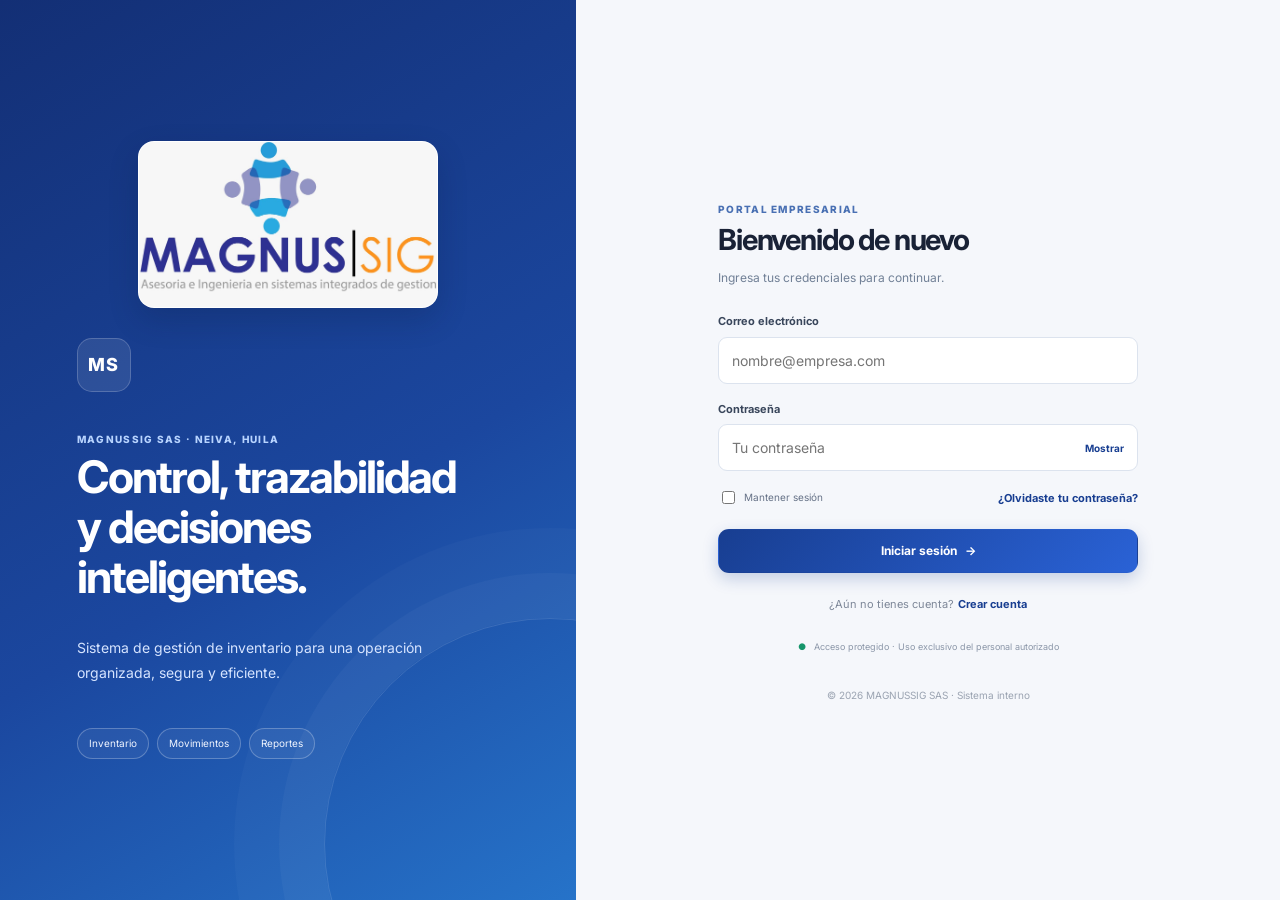
==== commit d74ea526: "feat(frontend): menú lateral profesional y versión anti-caché - Íconos SVG de línea en el menú later" ====
--- a/frontend/login.html
+++ b/frontend/login.html
@@ -2,13 +2,14 @@
 <html lang="es">
 <head>
   <meta charset="utf-8"><meta name="viewport" content="width=device-width, initial-scale=1">
-  <meta name="theme-color" content="#183e91"><title>Acceso | MAGNUSSIG SIG</title>
-  <link rel="stylesheet" href="css/styles.css"><link rel="stylesheet" href="css/login.css">
+  <meta name="theme-color" content="#183e91"><meta name="app-version" content="2"><title>Acceso | MAGNUSSIG SIG</title>
+  <link rel="stylesheet" href="css/styles.css?v=2"><link rel="stylesheet" href="css/login.css?v=2">
 </head>
 <body class="login-body">
   <main class="login-layout">
     <section class="login-brand-panel">
       <img src="assets/magnussig-logo.jpeg" alt="MAGNUSSIG SIG — Asesoría e Ingeniería en sistemas integrados de gestión" class="login-brand-logo" onerror="this.style.display='none'">
+      <div class="brand-monogram">MS</div>
       <p class="eyebrow">MAGNUSSIG SAS · NEIVA, HUILA</p>
       <h1>Control, trazabilidad<br>y decisiones inteligentes.</h1>
       <p class="brand-copy">Sistema de gestión de inventario para una operación organizada, segura y eficiente.</p>
@@ -29,7 +30,7 @@
           <div class="field"><label for="registerEmail">Correo electrónico</label><input id="registerEmail" type="email" autocomplete="email" placeholder="nombre@empresa.com" required></div>
           <div class="field"><label for="registerPassword">Contraseña</label><input id="registerPassword" type="password" autocomplete="new-password" placeholder="Mínimo 8 caracteres" required minlength="8"></div>
           <div class="field"><label for="registerPasswordConfirm">Confirmar contraseña</label><input id="registerPasswordConfirm" type="password" autocomplete="new-password" placeholder="Repite tu contraseña" required minlength="8"></div>
-          <div class="field"><label for="registerRole">Crear cuenta como</label><select id="registerRole" required><option value="Super Administrador">Super Administrador</option><option value="Administrador">Administrador</option><option value="Empleado">Empleado</option><option value="Cliente">Cliente</option></select><p class="form-help">Las cuentas nuevas quedan pendientes hasta que un super administrador las apruebe.</p></div>
+          <div class="field"><label for="registerRole">Crear cuenta como</label><select id="registerRole" required><option value="Empleado">Empleado</option><option value="Administrador">Administrador</option></select><p class="form-help">Las cuentas de administrador tienen acceso completo al sistema.</p></div>
           <button class="btn btn-primary btn-full" type="submit" id="registerSubmit">Crear cuenta</button>
         </form>
         <form id="forgotForm" hidden>
@@ -43,5 +44,5 @@
       <footer>© <span id="year"></span> MAGNUSSIG SAS · Sistema interno</footer>
     </section>
   </main>
-  <script src="js/auth.js"></script>
+  <script src="js/auth.js?v=2"></script>
 </body></html>
--- a/frontend/css/styles.css
+++ b/frontend/css/styles.css
@@ -1,5 +1,5 @@
 @import url('https://fonts.googleapis.com/css2?family=Inter:wght@400;500;600;700;800&display=swap');
-:root{font-family:Inter,system-ui,-apple-system,"Segoe UI",sans-serif;color:#192236;background:#f5f7fb;font-synthesis:none;text-rendering:optimizeLegibility;--navy:#183e91;--navy-dark:#132e70;--blue-soft:#eaf1ff;--green:#16845b;--green-soft:#e6f7ef;--amber:#b86a08;--amber-soft:#fff4db;--red:#c83743;--red-soft:#ffebed;--muted:#718096;--line:#e5e9f1;--surface:#fff;--shadow:0 8px 24px rgba(29,49,87,.05);--radius:15px}*{box-sizing:border-box}body{margin:0;font-size:14px;line-height:1.5}button,input,select,textarea{font:inherit}button{cursor:pointer}button:focus-visible,input:focus-visible,select:focus-visible,textarea:focus-visible{outline:3px solid #8db4ff;outline-offset:2px}button:disabled{opacity:.6;cursor:not-allowed}[hidden]{display:none!important}.app-shell{min-height:100vh;display:grid;grid-template-columns:258px minmax(0,1fr)}.sidebar{height:100vh;position:sticky;top:0;background:#fff;border-right:1px solid var(--line);padding:23px 16px 15px;display:flex;flex-direction:column;z-index:30}.brand-lockup{min-height:91px;padding:0 7px 22px;border-bottom:1px solid var(--line);display:flex;gap:10px;align-items:center}.sidebar-logo{max-width:100%;width:205px;max-height:68px;object-fit:contain;object-position:left center}.brand-fallback{display:flex;flex-direction:column;gap:3px}.brand-fallback b{font-size:16px;color:var(--navy);letter-spacing:.04em}.brand-fallback small{font-size:11px;color:var(--muted)}.workspace-label{font-size:10px;font-weight:700;letter-spacing:.12em;color:#98a3b5;margin:23px 10px 9px}.nav{display:grid;gap:4px}.nav-item{width:100%;border:0;background:transparent;color:#5b667a;display:flex;align-items:center;gap:13px;text-align:left;padding:11px 12px;border-radius:10px;font-weight:500;transition:background .15s,color .15s}.nav-item>span:first-child{width:20px;text-align:center;font-size:19px}.nav-item:hover{background:#f3f6fc;color:var(--navy)}.nav-item.active{background:#eaf1ff;color:var(--navy);font-weight:700}.nav-item em{margin-left:auto;font-style:normal;border-radius:7px;background:#fff;padding:1px 7px;font-size:11px}.sidebar-bottom{margin-top:auto}.help-card{margin:12px 2px 16px;padding:12px 10px;background:#f6f8fc;border-radius:12px;display:flex;gap:9px;align-items:flex-start}.help-icon{width:23px;height:23px;border-radius:50%;display:grid;place-items:center;background:#e3ebfc;color:var(--navy);font-weight:800;flex:none}.help-card div:last-child{display:grid;gap:3px}.help-card strong{font-size:11px}.help-card small{font-size:10px;line-height:1.45;color:var(--muted)}.logout-link{color:#b43b47}.main-area{min-width:0}.topbar{height:72px;position:sticky;top:0;z-index:15;background:rgba(255,255,255,.95);backdrop-filter:blur(10px);border-bottom:1px solid var(--line);padding:0 30px;display:flex;align-items:center;gap:20px}.breadcrumbs{display:flex;align-items:center;gap:11px;color:#8a95a7;font-size:12px;white-space:nowrap}.breadcrumbs b{color:#c2c9d4;font-weight:400}.breadcrumbs strong{color:#27354e;font-weight:700}.topbar-right{margin-left:auto;display:flex;align-items:center;gap:17px;min-width:0}.global-search{height:39px;width:min(300px,28vw);min-width:190px;display:flex;align-items:center;gap:9px;border:1px solid #e1e6ef;border-radius:10px;padding:0 10px;color:#8490a2}.global-search input{border:0;outline:0;min-width:0;width:100%;background:transparent;color:#344054;font-size:12px}.global-search kbd{font-size:10px;white-space:nowrap;background:#f5f7fa;padding:3px 5px;border-radius:4px}.icon-button{position:relative;width:38px;height:38px;border:0;background:transparent;border-radius:10px;color:#667287;font-size:20px}.icon-button:hover{background:#f1f4f9}.notification-button i{position:absolute;width:6px;height:6px;background:#e05260;border:1px solid white;border-radius:50%;top:8px;right:8px}.topbar-user{display:flex;align-items:center;gap:9px;border-left:1px solid var(--line);padding-left:17px;min-width:135px}.avatar{width:36px;height:36px;border-radius:50%;display:grid;place-items:center;background:#e6edff;color:var(--navy);font-size:12px;font-weight:800;flex:none}.topbar-user>div:last-child{display:grid;line-height:1.25;gap:4px;min-width:0}.topbar-user strong{font-size:12px;max-width:155px;overflow:hidden;text-overflow:ellipsis;white-space:nowrap}.topbar-user small{font-size:10px;color:var(--muted)}.menu-button{display:none}.topbar-user-menu{position:relative}.topbar-user>div:nth-last-child(2){display:grid;line-height:1.15;gap:2px}.topbar-user>div:nth-last-child(2) strong{font-size:12px}.topbar-user>div:nth-last-child(2) small{font-size:10px;line-height:1.15;white-space:nowrap}.status-pending{background:#fff4db;color:#9a5d08;border-color:#f1d79a}.topbar-user{border-left:1px solid var(--line);border-top:0;border-right:0;border-bottom:0;background:transparent;padding:0 0 0 17px;min-width:135px;color:inherit;text-align:left}.topbar-user:hover strong{color:var(--navy)}.user-menu-chevron{color:#8490a2;font-size:13px;margin-left:auto;transition:transform .15s}.topbar-user-menu.open .user-menu-chevron{transform:rotate(180deg)}.user-dropdown{position:absolute;top:calc(100% + 13px);right:0;width:220px;padding:7px;background:#fff;border:1px solid var(--line);border-radius:12px;box-shadow:0 14px 35px rgba(25,37,54,.14);display:none;z-index:50}.topbar-user-menu.open .user-dropdown{display:grid}.user-dropdown button{border:0;background:transparent;color:#5b667a;display:flex;align-items:center;gap:12px;padding:11px 12px;border-radius:8px;text-align:left;font-weight:500}.user-dropdown button span{width:18px;text-align:center;font-size:18px;color:#7f8ca0}.user-dropdown button:hover{background:#f3f6fc;color:#263a67}.user-dropdown button.logout-link{color:#b43b47}.page-content{padding:30px;max-width:1700px;margin:auto}.view{display:none}.view.active{display:block;animation:fadein .2s ease}@keyframes fadein{from{opacity:.6;transform:translateY(3px)}to{opacity:1;transform:none}}.page-heading{display:flex;align-items:flex-end;justify-content:space-between;gap:20px;margin-bottom:25px}.eyebrow{font-size:10px;letter-spacing:.13em;font-weight:800;color:var(--navy);margin-bottom:5px}.page-heading h1{font-size:28px;letter-spacing:-.035em;margin:0 0 5px;color:#19253c}.page-heading p{margin:0;color:var(--muted);font-size:12px}.page-heading p strong{color:#43516a}.heading-actions{display:flex;flex-direction:column;align-items:flex-end;gap:10px}.date-chip{border:1px solid var(--line);background:#fff;border-radius:9px;padding:7px 12px;font-size:11px;color:#68758b}.btn{border:1px solid transparent;border-radius:9px;padding:10px 15px;font-weight:700;font-size:12px;display:inline-flex;align-items:center;justify-content:center;gap:8px;transition:transform .12s,background .12s}.btn:active{transform:translateY(1px)}.btn-primary{background:var(--navy);color:#fff;box-shadow:0 3px 8px rgba(24,62,145,.12)}.btn-primary:hover{background:var(--navy-dark)}.btn-secondary{background:#fff;color:#40516e;border-color:#dfe5ef}.btn-secondary:hover{background:#f7f9fd}.btn-danger{background:#fff0f1;color:#bd3540;border-color:#f5d1d5}.btn-small{padding:7px 10px;font-size:11px}.btn-full{width:100%;padding:12px}.metric-grid{display:grid;grid-template-columns:repeat(4,minmax(0,1fr));gap:15px;margin-bottom:20px}.metric-card{background:#fff;border:1px solid var(--line);border-radius:var(--radius);padding:18px;box-shadow:var(--shadow);min-width:0}.metric-top{display:flex;justify-content:space-between;align-items:flex-start;gap:10px;color:#6b778c;font-size:11px}.metric-icon{width:36px;height:36px;display:grid;place-items:center;border-radius:11px;font-size:17px;flex:none}.metric-icon.blue{background:#eaf1ff;color:#2861d7}.metric-icon.green{background:var(--green-soft);color:var(--green)}.metric-icon.amber{background:var(--amber-soft);color:var(--amber)}.metric-icon.red{background:var(--red-soft);color:var(--red)}.metric-value{font-size:30px;font-weight:800;letter-spacing:-.05em;margin:10px 0 2px;color:#1b2941}.metric-foot{font-size:10px;color:#8590a2}.dashboard-grid{display:grid;grid-template-columns:minmax(0,1.75fr) minmax(290px,1fr);gap:17px;margin-bottom:20px}.surface-card{background:#fff;border:1px solid var(--line);border-radius:var(--radius);box-shadow:var(--shadow);min-width:0;overflow:hidden}.chart-card,.quick-card{padding:20px}.card-heading{display:flex;align-items:center;justify-content:space-between;gap:16px;margin-bottom:17px}.card-heading h2{margin:0 0 4px;font-size:14px;color:#25334b;letter-spacing:-.015em}.card-heading p{margin:0;font-size:11px;color:#8a95a7}.card-heading select,.list-toolbar select{border:1px solid var(--line);background:#fff;color:#56647b;border-radius:8px;padding:8px;font-size:11px;max-width:100%}.chart-legend{display:flex;gap:17px;font-size:10px;color:#718096}.legend-dot{display:inline-block;width:7px;height:7px;border-radius:50%;margin-right:6px}.legend-dot.in{background:#2a68df}.legend-dot.out{background:#f5a623}.chart-area{min-height:215px;padding-top:9px;overflow:hidden}.chart-area svg{width:100%;height:auto;display:block;min-width:400px}.quick-card{display:flex;flex-direction:column}.quick-action{display:flex;align-items:center;gap:11px;padding:12px 3px;border:0;border-top:1px solid #f0f2f6;background:white;text-align:left;color:inherit}.quick-action:hover .arrow{transform:translateX(3px);color:var(--navy)}.quick-icon{width:35px;height:35px;border-radius:10px;display:grid;place-items:center;font-size:18px;flex:none}.quick-icon.blue{background:#eaf1ff;color:#2861d7}.quick-icon.green{background:var(--green-soft);color:var(--green)}.quick-icon.amber{background:var(--amber-soft);color:var(--amber)}.quick-action>span:nth-child(2){display:grid;gap:3px;min-width:0}.quick-action b{font-size:11px}.quick-action small{font-size:10px;color:#8a95a7}.quick-action .arrow{margin-left:auto;color:#9ba5b5;font-size:18px;transition:transform .15s}.table-card{padding-top:20px}.table-card>.card-heading{padding:0 20px}.table-scroll{width:100%;overflow:auto}.data-table{width:100%;border-collapse:collapse;text-align:left;white-space:nowrap}.data-table th{font-size:9px;letter-spacing:.07em;color:#8b96a8;background:#fafbfe;font-weight:800;padding:12px 16px;border-top:1px solid #edf0f5;border-bottom:1px solid #edf0f5}.data-table td{padding:13px 16px;border-bottom:1px solid #eef1f5;font-size:11px;color:#536078}.data-table tbody tr:last-child td{border-bottom:0}.data-table tbody tr:hover{background:#fbfcff}.data-table td b{color:#293852}.code-pill{font-size:10px;font-weight:700;color:#496084;background:#f0f4fb;border-radius:5px;padding:4px 6px}.status-pill,.type-pill{display:inline-flex;align-items:center;gap:5px;padding:4px 8px;border-radius:30px;font-size:10px;font-weight:700}.status-pill:before{content:'';width:5px;height:5px;border-radius:50%;background:currentColor}.status-available{background:var(--green-soft);color:#13784f}.status-low{background:var(--amber-soft);color:#9c600d}.status-out{background:var(--red-soft);color:#b6323f}.status-active{background:var(--green-soft);color:#13784f}.status-inactive{background:#eef1f6;color:#6e7787}.type-in{background:var(--green-soft);color:#13784f}.type-out{background:var(--red-soft);color:#b6323f}.type-adjust{background:var(--blue-soft);color:#315bb1}.table-actions{display:flex;gap:5px}.table-actions button{padding:5px 7px;border:1px solid var(--line);background:#fff;border-radius:6px;color:#5b6c85;font-size:10px}.table-actions button:hover{border-color:#9fb6eb;color:var(--navy)}.empty-row{text-align:center!important;padding:32px!important;color:#8b96a8!important}.list-toolbar{display:flex;gap:10px;align-items:center;flex-wrap:wrap;padding:17px 18px;border-bottom:1px solid #eef1f5}.table-search{display:flex;align-items:center;gap:8px;border:1px solid var(--line);border-radius:8px;padding:0 10px;height:36px;flex:1;min-width:200px;color:#8b96a8}.table-search input{border:0;outline:0;min-width:0;width:100%;font:inherit;font-size:11px}.table-footer{padding:12px 18px;border-top:1px solid #edf0f5;font-size:10px;color:#8b96a8}.category-grid{display:grid;grid-template-columns:repeat(3,minmax(0,1fr));gap:14px;padding:18px}.category-card{padding:18px;border:1px solid var(--line);border-radius:12px;display:flex;align-items:flex-start;gap:13px}.category-icon{height:42px;width:42px;border-radius:12px;display:grid;place-items:center;background:#edf2ff;color:var(--navy);font-size:20px;flex:none}.category-card h3{margin:0 0 3px;font-size:13px}.category-card p{margin:0;color:var(--muted);font-size:10px}.category-card .count{font-size:11px;font-weight:700;color:#53617a;margin-top:10px}.report-grid{display:grid;grid-template-columns:repeat(3,minmax(0,1fr));gap:15px;margin-bottom:19px}.report-tile{padding:19px;background:#fff;border:1px solid var(--line);border-radius:var(--radius)}.report-tile span{color:var(--muted);font-size:11px}.report-tile strong{display:block;font-size:25px;margin:7px 0}.report-tile small{color:#8d97a6;font-size:10px}.settings-card{padding:0 22px}.settings-row{display:flex;align-items:center;justify-content:space-between;gap:20px;padding:19px 0;border-bottom:1px solid #edf0f5}.settings-row:last-child{border-bottom:0}.settings-row b{font-size:12px}.settings-row p{margin:4px 0 0;color:var(--muted);font-size:11px}.setting-value{font-size:11px;background:#f4f6fa;padding:6px 9px;border-radius:7px;white-space:nowrap}.modal-backdrop{position:fixed;inset:0;background:rgba(14,27,52,.48);display:grid;place-items:center;padding:20px;z-index:80;overflow:auto}.modal{width:min(600px,100%);max-height:calc(100vh - 40px);overflow:auto;background:white;border-radius:16px;box-shadow:0 24px 80px rgba(7,22,51,.24)}.modal-header{display:flex;align-items:center;justify-content:space-between;padding:20px 24px;border-bottom:1px solid var(--line)}.modal-header h2{margin:0;font-size:19px}.modal-header .eyebrow{margin-bottom:3px}.modal-body{padding:22px 24px;display:grid;grid-template-columns:repeat(2,minmax(0,1fr));gap:15px}.form-field{display:flex;flex-direction:column;gap:6px;min-width:0}.form-field.full{grid-column:1/-1}.form-field label{font-size:11px;font-weight:700;color:#46536a}.form-field input,.form-field select,.form-field textarea{width:100%;min-width:0;padding:10px 11px;border:1px solid #dfe5ef;border-radius:8px;color:#29364c;background:#fff}.form-field textarea{min-height:75px;resize:vertical}.form-field small{color:var(--muted);font-size:10px}.modal-footer{padding:14px 24px 20px;display:flex;justify-content:flex-end;gap:8px;border-top:1px solid #edf0f5}.toast-region{position:fixed;right:20px;bottom:20px;z-index:100;display:grid;gap:9px}.toast{background:#172842;color:#fff;border-radius:10px;padding:12px 15px;box-shadow:0 10px 35px #1728422b;font-size:12px;max-width:min(360px,calc(100vw - 40px));animation:fadein .18s ease}.toast.success{background:#126343}.toast.error{background:#a92935}.toast.info{background:#1e4b9e}.login-body{background:#f5f7fb;min-height:100vh}.login-layout{min-height:100vh;display:grid;grid-template-columns:minmax(360px,.9fr) minmax(440px,1.1fr)}.login-brand-panel{background:linear-gradient(150deg,#132f75 0%,#1b479f 57%,#2673c9 100%);padding:55px clamp(30px,6vw,100px);display:flex;flex-direction:column;justify-content:center;color:white;position:relative;overflow:hidden}.login-brand-panel:after{content:'';position:absolute;width:450px;height:450px;border-radius:50%;border:1px solid #ffffff20;right:-200px;bottom:-170px;box-shadow:0 0 0 45px #ffffff08,0 0 0 90px #ffffff06}.login-brand-logo{width:min(100%,330px);max-height:135px;object-fit:contain;object-position:left center;background:white;border-radius:12px;padding:10px;margin-bottom:40px}.brand-monogram{width:54px;height:54px;display:grid;place-items:center;border-radius:15px;background:#ffffff18;border:1px solid #ffffff30;font-weight:800;font-size:18px;letter-spacing:.08em;margin-bottom:30px}.login-brand-panel .eyebrow{color:#b8d4ff}.login-brand-panel h1{font-size:clamp(29px,3.5vw,48px);line-height:1.12;letter-spacing:-.045em;margin:0 0 19px;position:relative;z-index:1}.brand-copy{font-size:14px;line-height:1.8;color:#d6e4ff;max-width:440px;position:relative;z-index:1}.brand-pills{display:flex;gap:8px;flex-wrap:wrap;margin-top:28px}.brand-pills span{border:1px solid #ffffff40;background:#ffffff0d;border-radius:30px;padding:7px 11px;font-size:10px;color:#f0f5ff}.login-panel{display:flex;flex-direction:column;align-items:center;justify-content:center;padding:40px 28px}.login-card{width:min(420px,100%)}.login-heading{margin-bottom:26px}.login-heading .eyebrow{color:#4970b3}.login-heading h2{font-size:29px;letter-spacing:-.04em;margin:0 0 7px}.login-heading p,.form-help{font-size:12px;color:var(--muted);margin:0;line-height:1.6}.field{display:grid;gap:7px;margin-bottom:17px}.field label{font-size:11px;font-weight:700;color:#39465b}.field input{width:100%;border:1px solid #dce3ee;border-radius:9px;padding:12px 13px;background:#fff;color:#1c2940;outline:none}.field input:focus{border-color:#507bd4;box-shadow:0 0 0 3px #507bd41c}.password-wrap{position:relative}.password-wrap input{padding-right:82px}.password-toggle{position:absolute;right:5px;top:50%;transform:translateY(-50%);border:0;border-radius:6px;background:transparent;color:var(--navy);padding:6px 9px;font-size:10px;font-weight:700}.login-options{display:flex;align-items:center;justify-content:space-between;gap:8px;margin:1px 0 22px;font-size:10px}.remember{display:flex;align-items:center;gap:6px;color:#667287}.remember input{accent-color:var(--navy)}.text-button{border:0;padding:0;background:none;color:var(--navy);font-size:11px;font-weight:700}.text-button:hover{text-decoration:underline}.auth-footer{margin-top:23px;text-align:center;font-size:11px;color:#7d8798}.auth-footer .text-button{margin-left:4px}.security-note{text-align:center;color:#8b96a8;font-size:9px;margin:27px 0 0}.security-note span{color:#15956a;margin-right:5px}.login-panel footer{margin-top:35px;font-size:10px;color:#9aa3b1;text-align:center}.alert{padding:11px 12px;border-radius:8px;margin-bottom:15px;font-size:11px;background:#ffebed;color:#b52e3b;border:1px solid #f5cdd1}.alert.success{background:#e6f7ef;color:#126a49;border-color:#c6ecd9}.alert.info{background:#eaf1ff;color:#214b9f;border-color:#d1e0ff}
+:root{font-family:Inter,system-ui,-apple-system,"Segoe UI",sans-serif;color:#192236;background:#f5f7fb;font-synthesis:none;text-rendering:optimizeLegibility;--navy:#183e91;--navy-dark:#132e70;--blue-soft:#eaf1ff;--green:#16845b;--green-soft:#e6f7ef;--amber:#b86a08;--amber-soft:#fff4db;--red:#c83743;--red-soft:#ffebed;--muted:#718096;--line:#e5e9f1;--surface:#fff;--shadow:0 8px 24px rgba(29,49,87,.05);--radius:15px}*{box-sizing:border-box}body{margin:0;font-size:14px;line-height:1.5}button,input,select,textarea{font:inherit}button{cursor:pointer}button:focus-visible,input:focus-visible,select:focus-visible,textarea:focus-visible{outline:3px solid #8db4ff;outline-offset:2px}button:disabled{opacity:.6;cursor:not-allowed}[hidden]{display:none!important}.app-shell{min-height:100vh;display:grid;grid-template-columns:258px minmax(0,1fr)}.sidebar{height:100vh;position:sticky;top:0;background:#fff;border-right:1px solid var(--line);padding:23px 16px 15px;display:flex;flex-direction:column;z-index:30}.brand-lockup{min-height:91px;padding:0 7px 22px;border-bottom:1px solid var(--line);display:flex;gap:10px;align-items:center}.sidebar-logo{max-width:100%;width:205px;max-height:68px;object-fit:contain;object-position:left center}.brand-fallback{display:flex;flex-direction:column;gap:3px}.brand-fallback b{font-size:16px;color:var(--navy);letter-spacing:.04em}.brand-fallback small{font-size:11px;color:var(--muted)}.workspace-label{font-size:10px;font-weight:700;letter-spacing:.12em;color:#98a3b5;margin:23px 10px 9px}.nav{display:grid;gap:4px}.nav-item{width:100%;border:0;background:transparent;color:#5b667a;display:flex;align-items:center;gap:13px;text-align:left;padding:11px 12px;border-radius:10px;font-weight:500;transition:background .15s,color .15s}.nav-item>span:first-child{width:20px;text-align:center;font-size:19px}.nav-item:hover{background:#f3f6fc;color:var(--navy)}.nav-item.active{background:#eaf1ff;color:var(--navy);font-weight:700}.nav-item em{margin-left:auto;font-style:normal;border-radius:7px;background:#fff;padding:1px 7px;font-size:11px}.sidebar-bottom{margin-top:auto}.help-card{margin:12px 2px 16px;padding:12px 10px;background:#f6f8fc;border-radius:12px;display:flex;gap:9px;align-items:flex-start}.help-icon{width:23px;height:23px;border-radius:50%;display:grid;place-items:center;background:#e3ebfc;color:var(--navy);font-weight:800;flex:none}.help-card div:last-child{display:grid;gap:3px}.help-card strong{font-size:11px}.help-card small{font-size:10px;line-height:1.45;color:var(--muted)}.logout-link{color:#b43b47}.main-area{min-width:0}.topbar{height:72px;position:sticky;top:0;z-index:15;background:rgba(255,255,255,.95);backdrop-filter:blur(10px);border-bottom:1px solid var(--line);padding:0 30px;display:flex;align-items:center;gap:20px}.breadcrumbs{display:flex;align-items:center;gap:11px;color:#8a95a7;font-size:12px;white-space:nowrap}.breadcrumbs b{color:#c2c9d4;font-weight:400}.breadcrumbs strong{color:#27354e;font-weight:700}.topbar-right{margin-left:auto;display:flex;align-items:center;gap:17px;min-width:0}.global-search{height:39px;width:min(300px,28vw);min-width:190px;display:flex;align-items:center;gap:9px;border:1px solid #e1e6ef;border-radius:10px;padding:0 10px;color:#8490a2}.global-search input{border:0;outline:0;min-width:0;width:100%;background:transparent;color:#344054;font-size:12px}.global-search kbd{font-size:10px;white-space:nowrap;background:#f5f7fa;padding:3px 5px;border-radius:4px}.icon-button{position:relative;width:38px;height:38px;border:0;background:transparent;border-radius:10px;color:#667287;font-size:20px}.icon-button:hover{background:#f1f4f9}.notification-button i{position:absolute;width:6px;height:6px;background:#e05260;border:1px solid white;border-radius:50%;top:8px;right:8px}.topbar-user{display:flex;align-items:center;gap:9px;border-left:1px solid var(--line);padding-left:17px;min-width:135px}.avatar{width:36px;height:36px;border-radius:50%;display:grid;place-items:center;background:#e6edff;color:var(--navy);font-size:12px;font-weight:800;flex:none}.topbar-user>div:last-child{display:grid;line-height:1.25;gap:4px;min-width:0}.topbar-user strong{font-size:12px;max-width:155px;overflow:hidden;text-overflow:ellipsis;white-space:nowrap}.topbar-user small{font-size:10px;color:var(--muted)}.menu-button{display:none}.page-content{padding:30px;max-width:1700px;margin:auto}.view{display:none}.view.active{display:block;animation:fadein .2s ease}@keyframes fadein{from{opacity:.6;transform:translateY(3px)}to{opacity:1;transform:none}}.page-heading{display:flex;align-items:flex-end;justify-content:space-between;gap:20px;margin-bottom:25px}.eyebrow{font-size:10px;letter-spacing:.13em;font-weight:800;color:var(--navy);margin-bottom:5px}.page-heading h1{font-size:28px;letter-spacing:-.035em;margin:0 0 5px;color:#19253c}.page-heading p{margin:0;color:var(--muted);font-size:12px}.page-heading p strong{color:#43516a}.heading-actions{display:flex;flex-direction:column;align-items:flex-end;gap:10px}.date-chip{border:1px solid var(--line);background:#fff;border-radius:9px;padding:7px 12px;font-size:11px;color:#68758b}.btn{border:1px solid transparent;border-radius:9px;padding:10px 15px;font-weight:700;font-size:12px;display:inline-flex;align-items:center;justify-content:center;gap:8px;transition:transform .12s,background .12s}.btn:active{transform:translateY(1px)}.btn-primary{background:var(--navy);color:#fff;box-shadow:0 3px 8px rgba(24,62,145,.12)}.btn-primary:hover{background:var(--navy-dark)}.btn-secondary{background:#fff;color:#40516e;border-color:#dfe5ef}.btn-secondary:hover{background:#f7f9fd}.btn-danger{background:#fff0f1;color:#bd3540;border-color:#f5d1d5}.btn-small{padding:7px 10px;font-size:11px}.btn-full{width:100%;padding:12px}.metric-grid{display:grid;grid-template-columns:repeat(4,minmax(0,1fr));gap:15px;margin-bottom:20px}.metric-card{background:#fff;border:1px solid var(--line);border-radius:var(--radius);padding:18px;box-shadow:var(--shadow);min-width:0}.metric-top{display:flex;justify-content:space-between;align-items:flex-start;gap:10px;color:#6b778c;font-size:11px}.metric-icon{width:36px;height:36px;display:grid;place-items:center;border-radius:11px;font-size:17px;flex:none}.metric-icon.blue{background:#eaf1ff;color:#2861d7}.metric-icon.green{background:var(--green-soft);color:var(--green)}.metric-icon.amber{background:var(--amber-soft);color:var(--amber)}.metric-icon.red{background:var(--red-soft);color:var(--red)}.metric-value{font-size:30px;font-weight:800;letter-spacing:-.05em;margin:10px 0 2px;color:#1b2941}.metric-foot{font-size:10px;color:#8590a2}.dashboard-grid{display:grid;grid-template-columns:minmax(0,1.75fr) minmax(290px,1fr);gap:17px;margin-bottom:20px}.surface-card{background:#fff;border:1px solid var(--line);border-radius:var(--radius);box-shadow:var(--shadow);min-width:0;overflow:hidden}.chart-card,.quick-card{padding:20px}.card-heading{display:flex;align-items:center;justify-content:space-between;gap:16px;margin-bottom:17px}.card-heading h2{margin:0 0 4px;font-size:14px;color:#25334b;letter-spacing:-.015em}.card-heading p{margin:0;font-size:11px;color:#8a95a7}.card-heading select,.list-toolbar select{border:1px solid var(--line);background:#fff;color:#56647b;border-radius:8px;padding:8px;font-size:11px;max-width:100%}.chart-legend{display:flex;gap:17px;font-size:10px;color:#718096}.legend-dot{display:inline-block;width:7px;height:7px;border-radius:50%;margin-right:6px}.legend-dot.in{background:#2a68df}.legend-dot.out{background:#f5a623}.chart-area{min-height:215px;padding-top:9px;overflow:hidden}.chart-area svg{width:100%;height:auto;display:block;min-width:400px}.quick-card{display:flex;flex-direction:column}.quick-action{display:flex;align-items:center;gap:11px;padding:12px 3px;border:0;border-top:1px solid #f0f2f6;background:white;text-align:left;color:inherit}.quick-action:hover .arrow{transform:translateX(3px);color:var(--navy)}.quick-icon{width:35px;height:35px;border-radius:10px;display:grid;place-items:center;font-size:18px;flex:none}.quick-icon.blue{background:#eaf1ff;color:#2861d7}.quick-icon.green{background:var(--green-soft);color:var(--green)}.quick-icon.amber{background:var(--amber-soft);color:var(--amber)}.quick-action>span:nth-child(2){display:grid;gap:3px;min-width:0}.quick-action b{font-size:11px}.quick-action small{font-size:10px;color:#8a95a7}.quick-action .arrow{margin-left:auto;color:#9ba5b5;font-size:18px;transition:transform .15s}.table-card{padding-top:20px}.table-card>.card-heading{padding:0 20px}.table-scroll{width:100%;overflow:auto}.data-table{width:100%;border-collapse:collapse;text-align:left;white-space:nowrap}.data-table th{font-size:9px;letter-spacing:.07em;color:#8b96a8;background:#fafbfe;font-weight:800;padding:12px 16px;border-top:1px solid #edf0f5;border-bottom:1px solid #edf0f5}.data-table td{padding:13px 16px;border-bottom:1px solid #eef1f5;font-size:11px;color:#536078}.data-table tbody tr:last-child td{border-bottom:0}.data-table tbody tr:hover{background:#fbfcff}.data-table td b{color:#293852}.code-pill{font-size:10px;font-weight:700;color:#496084;background:#f0f4fb;border-radius:5px;padding:4px 6px}.status-pill,.type-pill{display:inline-flex;align-items:center;gap:5px;padding:4px 8px;border-radius:30px;font-size:10px;font-weight:700}.status-pill:before{content:'';width:5px;height:5px;border-radius:50%;background:currentColor}.status-available{background:var(--green-soft);color:#13784f}.status-low{background:var(--amber-soft);color:#9c600d}.status-out{background:var(--red-soft);color:#b6323f}.status-active{background:var(--green-soft);color:#13784f}.status-inactive{background:#eef1f6;color:#6e7787}.type-in{background:var(--green-soft);color:#13784f}.type-out{background:var(--red-soft);color:#b6323f}.type-adjust{background:var(--blue-soft);color:#315bb1}.table-actions{display:flex;gap:5px}.table-actions button{padding:5px 7px;border:1px solid var(--line);background:#fff;border-radius:6px;color:#5b6c85;font-size:10px}.table-actions button:hover{border-color:#9fb6eb;color:var(--navy)}.empty-row{text-align:center!important;padding:32px!important;color:#8b96a8!important}.list-toolbar{display:flex;gap:10px;align-items:center;flex-wrap:wrap;padding:17px 18px;border-bottom:1px solid #eef1f5}.table-search{display:flex;align-items:center;gap:8px;border:1px solid var(--line);border-radius:8px;padding:0 10px;height:36px;flex:1;min-width:200px;color:#8b96a8}.table-search input{border:0;outline:0;min-width:0;width:100%;font:inherit;font-size:11px}.table-footer{padding:12px 18px;border-top:1px solid #edf0f5;font-size:10px;color:#8b96a8}.category-grid{display:grid;grid-template-columns:repeat(3,minmax(0,1fr));gap:14px;padding:18px}.category-card{padding:18px;border:1px solid var(--line);border-radius:12px;display:flex;align-items:flex-start;gap:13px}.category-icon{height:42px;width:42px;border-radius:12px;display:grid;place-items:center;background:#edf2ff;color:var(--navy);font-size:20px;flex:none}.category-card h3{margin:0 0 3px;font-size:13px}.category-card p{margin:0;color:var(--muted);font-size:10px}.category-card .count{font-size:11px;font-weight:700;color:#53617a;margin-top:10px}.report-grid{display:grid;grid-template-columns:repeat(3,minmax(0,1fr));gap:15px;margin-bottom:19px}.report-tile{padding:19px;background:#fff;border:1px solid var(--line);border-radius:var(--radius)}.report-tile span{color:var(--muted);font-size:11px}.report-tile strong{display:block;font-size:25px;margin:7px 0}.report-tile small{color:#8d97a6;font-size:10px}.settings-card{padding:0 22px}.settings-row{display:flex;align-items:center;justify-content:space-between;gap:20px;padding:19px 0;border-bottom:1px solid #edf0f5}.settings-row:last-child{border-bottom:0}.settings-row b{font-size:12px}.settings-row p{margin:4px 0 0;color:var(--muted);font-size:11px}.setting-value{font-size:11px;background:#f4f6fa;padding:6px 9px;border-radius:7px;white-space:nowrap}.modal-backdrop{position:fixed;inset:0;background:rgba(14,27,52,.48);display:grid;place-items:center;padding:20px;z-index:80;overflow:auto}.modal{width:min(600px,100%);max-height:calc(100vh - 40px);overflow:auto;background:white;border-radius:16px;box-shadow:0 24px 80px rgba(7,22,51,.24)}.modal-header{display:flex;align-items:center;justify-content:space-between;padding:20px 24px;border-bottom:1px solid var(--line)}.modal-header h2{margin:0;font-size:19px}.modal-header .eyebrow{margin-bottom:3px}.modal-body{padding:22px 24px;display:grid;grid-template-columns:repeat(2,minmax(0,1fr));gap:15px}.form-field{display:flex;flex-direction:column;gap:6px;min-width:0}.form-field.full{grid-column:1/-1}.form-field label{font-size:11px;font-weight:700;color:#46536a}.form-field input,.form-field select,.form-field textarea{width:100%;min-width:0;padding:10px 11px;border:1px solid #dfe5ef;border-radius:8px;color:#29364c;background:#fff}.form-field textarea{min-height:75px;resize:vertical}.form-field small{color:var(--muted);font-size:10px}.modal-footer{padding:14px 24px 20px;display:flex;justify-content:flex-end;gap:8px;border-top:1px solid #edf0f5}.toast-region{position:fixed;right:20px;bottom:20px;z-index:100;display:grid;gap:9px}.toast{background:#172842;color:#fff;border-radius:10px;padding:12px 15px;box-shadow:0 10px 35px #1728422b;font-size:12px;max-width:min(360px,calc(100vw - 40px));animation:fadein .18s ease}.toast.success{background:#126343}.toast.error{background:#a92935}.toast.info{background:#1e4b9e}.login-body{background:#f5f7fb;min-height:100vh}.login-layout{min-height:100vh;display:grid;grid-template-columns:minmax(360px,.9fr) minmax(440px,1.1fr)}.login-brand-panel{background:linear-gradient(150deg,#132f75 0%,#1b479f 57%,#2673c9 100%);padding:55px clamp(30px,6vw,100px);display:flex;flex-direction:column;justify-content:center;color:white;position:relative;overflow:hidden}.login-brand-panel:after{content:'';position:absolute;width:450px;height:450px;border-radius:50%;border:1px solid #ffffff20;right:-200px;bottom:-170px;box-shadow:0 0 0 45px #ffffff08,0 0 0 90px #ffffff06}.login-brand-logo{width:min(100%,330px);max-height:135px;object-fit:contain;object-position:left center;background:white;border-radius:12px;padding:10px;margin-bottom:40px}.brand-monogram{width:54px;height:54px;display:grid;place-items:center;border-radius:15px;background:#ffffff18;border:1px solid #ffffff30;font-weight:800;font-size:18px;letter-spacing:.08em;margin-bottom:30px}.login-brand-panel .eyebrow{color:#b8d4ff}.login-brand-panel h1{font-size:clamp(29px,3.5vw,48px);line-height:1.12;letter-spacing:-.045em;margin:0 0 19px;position:relative;z-index:1}.brand-copy{font-size:14px;line-height:1.8;color:#d6e4ff;max-width:440px;position:relative;z-index:1}.brand-pills{display:flex;gap:8px;flex-wrap:wrap;margin-top:28px}.brand-pills span{border:1px solid #ffffff40;background:#ffffff0d;border-radius:30px;padding:7px 11px;font-size:10px;color:#f0f5ff}.login-panel{display:flex;flex-direction:column;align-items:center;justify-content:center;padding:40px 28px}.login-card{width:min(420px,100%)}.login-heading{margin-bottom:26px}.login-heading .eyebrow{color:#4970b3}.login-heading h2{font-size:29px;letter-spacing:-.04em;margin:0 0 7px}.login-heading p,.form-help{font-size:12px;color:var(--muted);margin:0;line-height:1.6}.field{display:grid;gap:7px;margin-bottom:17px}.field label{font-size:11px;font-weight:700;color:#39465b}.field input{width:100%;border:1px solid #dce3ee;border-radius:9px;padding:12px 13px;background:#fff;color:#1c2940;outline:none}.field input:focus{border-color:#507bd4;box-shadow:0 0 0 3px #507bd41c}.password-wrap{position:relative}.password-wrap input{padding-right:82px}.password-toggle{position:absolute;right:5px;top:50%;transform:translateY(-50%);border:0;border-radius:6px;background:transparent;color:var(--navy);padding:6px 9px;font-size:10px;font-weight:700}.login-options{display:flex;align-items:center;justify-content:space-between;gap:8px;margin:1px 0 22px;font-size:10px}.remember{display:flex;align-items:center;gap:6px;color:#667287}.remember input{accent-color:var(--navy)}.text-button{border:0;padding:0;background:none;color:var(--navy);font-size:11px;font-weight:700}.text-button:hover{text-decoration:underline}.auth-footer{margin-top:23px;text-align:center;font-size:11px;color:#7d8798}.auth-footer .text-button{margin-left:4px}.security-note{text-align:center;color:#8b96a8;font-size:9px;margin:27px 0 0}.security-note span{color:#15956a;margin-right:5px}.login-panel footer{margin-top:35px;font-size:10px;color:#9aa3b1;text-align:center}.alert{padding:11px 12px;border-radius:8px;margin-bottom:15px;font-size:11px;background:#ffebed;color:#b52e3b;border:1px solid #f5cdd1}.alert.success{background:#e6f7ef;color:#126a49;border-color:#c6ecd9}.alert.info{background:#eaf1ff;color:#214b9f;border-color:#d1e0ff}
 @media(max-width:1150px){.app-shell{grid-template-columns:230px minmax(0,1fr)}.page-content{padding:23px}.topbar{padding:0 22px;gap:12px}.topbar-right{gap:10px}.dashboard-grid{grid-template-columns:minmax(0,1.4fr) minmax(260px,1fr)}.metric-card{padding:14px}.global-search{min-width:150px}.sidebar-logo{width:185px}}
 @media(max-width:900px){.app-shell{grid-template-columns:1fr}.sidebar{position:fixed;left:0;top:0;bottom:0;height:100dvh;width:260px;transform:translateX(-105%);transition:transform .2s ease;box-shadow:0 0 35px #13244318}.app-shell.menu-open .sidebar{transform:translateX(0)}.sidebar-scrim{display:none;position:fixed;inset:0;background:#0e1b3470;z-index:25}.app-shell.menu-open .sidebar-scrim{display:block}.menu-button{display:inline-block}.breadcrumbs{display:none}.topbar{height:65px;padding:0 16px}.page-content{padding:22px 17px}.dashboard-grid{grid-template-columns:1fr}.login-layout{grid-template-columns:.8fr 1.2fr}.login-brand-panel{padding:35px}.brand-pills{gap:5px}}
 @media(max-width:620px){.topbar-right{gap:5px}.global-search{width:38px;min-width:38px;padding:0 9px;border:0;background:#f4f6fb}.global-search input,.global-search kbd{display:none}.topbar-user{padding-left:8px;min-width:0;border:0}.topbar-user>div:last-child{display:none}.topbar-user .avatar{width:33px;height:33px}.topbar{gap:8px}.page-heading{align-items:flex-start;flex-direction:column}.heading-actions{align-items:flex-start;flex-direction:row;flex-wrap:wrap}.metric-grid{grid-template-columns:repeat(2,minmax(0,1fr));gap:9px}.metric-card{padding:13px}.metric-top{font-size:10px}.metric-value{font-size:25px}.metric-icon{height:30px;width:30px}.chart-card,.quick-card{padding:15px}.card-heading{align-items:flex-start}.category-grid,.report-grid{grid-template-columns:1fr}.modal-body{grid-template-columns:1fr;padding:17px}.form-field.full{grid-column:auto}.modal-header{padding:17px}.modal-footer{padding:13px 17px 17px}.login-layout{grid-template-columns:1fr}.login-brand-panel{padding:27px 24px 30px;min-height:260px}.login-brand-logo{max-width:230px;max-height:75px;margin-bottom:20px}.brand-monogram{display:none}.login-brand-panel h1{font-size:30px}.brand-copy{font-size:12px}.brand-pills{margin-top:15px}.login-panel{padding:34px 22px}.login-heading h2{font-size:25px}.login-panel footer{margin-top:25px}.settings-row{align-items:flex-start;flex-direction:column;gap:10px}.list-toolbar{padding:12px}.table-search{min-width:100%}.page-heading h1{font-size:25px}}
@@ -109,4 +109,212 @@
   .sale-cart-line { grid-template-columns: minmax(0,1fr) auto; }
   .sale-cart-line button { grid-column: 1 / -1; justify-self: start; }
 }
-.metric-value-inventory { font-size: clamp(17px, 1.65vw, 23px); letter-spacing: -.045em; overflow-wrap: anywhere; }+.metric-value-inventory { font-size: clamp(17px, 1.65vw, 23px); letter-spacing: -.045em; overflow-wrap: anywhere; }
+/* ===== Mejoras del profesor: menú lateral, menú de usuario y responsive ===== */
+.sidebar{height:100vh;height:100dvh;overflow:hidden;padding:16px 14px 12px}
+.brand-lockup{justify-content:center;min-height:0;padding:4px 4px 14px;flex:none}
+.sidebar-logo{width:100%;max-width:220px;max-height:92px;flex:none;object-fit:contain;object-position:center;background:#fff;border:1px solid var(--line);border-radius:14px;padding:8px 10px;box-shadow:0 4px 14px rgba(24,62,145,.08)}
+.workspace-label{margin:14px 10px 6px;flex:none}
+.nav{flex:1 1 auto;min-height:0;overflow-y:auto;align-content:start;gap:3px;padding-right:2px;scrollbar-width:thin;scrollbar-color:#cfd8e8 transparent}
+.nav::-webkit-scrollbar{width:5px}.nav::-webkit-scrollbar-thumb{background:#cfd8e8;border-radius:5px}
+.nav-item{padding:10px 12px}
+.sidebar-bottom{flex:none;margin-top:8px;padding-top:8px;border-top:1px solid var(--line);display:grid;gap:2px}
+.sidebar-bottom .nav-item{padding:9px 12px}
+.nav-item[hidden]{display:none!important}
+
+/* Menú hamburguesa visible siempre; en computador contrae el menú */
+.menu-button{display:inline-grid!important;place-items:center;flex:none;width:38px;height:38px;border-radius:10px;border:1px solid var(--line);background:#fff;font-size:18px;color:var(--navy);cursor:pointer}
+.menu-button:hover{background:var(--blue-soft)}
+@media (min-width:901px){
+  .app-shell{transition:grid-template-columns .2s ease}
+  .app-shell.sidebar-collapsed{grid-template-columns:76px minmax(0,1fr)!important}
+  .app-shell.sidebar-collapsed .sidebar{padding:16px 10px 12px}
+  .app-shell.sidebar-collapsed .sidebar-logo{max-height:44px;padding:4px}
+  .app-shell.sidebar-collapsed .workspace-label,.app-shell.sidebar-collapsed .nav-item em{display:none}
+  .app-shell.sidebar-collapsed .nav-item{font-size:0;justify-content:center;padding:11px 0;gap:0}
+  .app-shell.sidebar-collapsed .nav-item>span:first-child{font-size:19px}
+}
+
+/* Menú del usuario */
+.topbar-user>.user-info{display:grid;line-height:1.25;gap:4px;min-width:0}
+.topbar-user>.user-caret{display:inline}
+.user-menu{position:relative}
+.topbar-user{border:0;border-left:1px solid var(--line);background:transparent;cursor:pointer;text-align:left;font:inherit;color:inherit;border-radius:0;padding:4px 8px 4px 17px}
+.topbar-user:hover strong{color:var(--navy)}
+.user-caret{font-size:11px;color:var(--muted);margin-left:2px;transition:transform .15s}
+.user-menu.open .user-caret{transform:rotate(180deg)}
+.user-dropdown{position:absolute;right:0;top:calc(100% + 10px);width:260px;background:#fff;border:1px solid var(--line);border-radius:14px;box-shadow:0 18px 40px rgba(19,36,67,.16);padding:8px;z-index:40;animation:dropIn .14s ease}
+@keyframes dropIn{from{opacity:0;transform:translateY(-6px)}to{opacity:1;transform:none}}
+.user-dropdown-head{display:flex;gap:11px;align-items:center;padding:10px 10px 12px;border-bottom:1px solid var(--line);margin-bottom:6px}
+.user-dropdown-head>div:last-child{display:grid;gap:3px;min-width:0}
+.user-dropdown-head strong{font-size:13px}
+.user-dropdown-head small{font-size:11px;color:var(--muted);overflow:hidden;text-overflow:ellipsis;white-space:nowrap}
+.avatar-lg{width:42px;height:42px;font-size:14px}
+.role-chip{justify-self:start;font-size:10px;font-weight:700;border-radius:20px;padding:2px 9px;background:#eef1f5;color:#4a5568}
+.role-chip.admin{background:var(--blue-soft);color:var(--navy)}
+.user-dropdown-item{width:100%;display:flex;align-items:center;gap:11px;border:0;background:transparent;padding:10px;border-radius:9px;font:inherit;font-size:13px;color:#3d4759;cursor:pointer;text-align:left}
+.user-dropdown-item span{width:18px;text-align:center}
+.user-dropdown-item:hover{background:#f3f6fc;color:var(--navy)}
+.user-dropdown-item.danger{color:#b43b47;border-top:1px solid var(--line);border-radius:0 0 9px 9px;margin-top:4px}
+.user-dropdown-item.danger:hover{background:var(--red-soft)}
+
+@media (max-width:900px){
+  .sidebar{width:min(280px,85vw)}
+  .sidebar-logo{max-width:180px}
+}
+@media (max-width:650px){
+  .topbar-user{padding-left:6px;border-left:0}
+  .topbar-user>.user-caret,.topbar-user>.user-info{display:none}
+  .user-dropdown{width:min(260px,calc(100vw - 24px))}
+}
+@media (max-height:700px){
+  .sidebar-logo{max-height:74px;padding:4px 8px}
+  .workspace-label{margin-top:10px}
+  .nav-item,.sidebar-bottom .nav-item{padding:8px 12px}
+}
+
+/* ===== Menú lateral: diseño mejorado ===== */
+.sidebar{background:linear-gradient(180deg,#ffffff 0%,#f7f9fd 100%)}
+.brand-lockup{border-bottom:0;padding:2px 0 10px}
+.sidebar-logo{max-width:210px;max-height:88px;border:0;box-shadow:none;background:transparent;padding:0;border-radius:10px;mix-blend-mode:multiply}
+.workspace-label{font-size:10px;letter-spacing:.14em;color:#a0aabb;margin:12px 12px 8px;font-weight:700}
+.nav{gap:4px}
+.nav-item{gap:12px;padding:7px 10px;border-radius:12px;font-size:14.5px;color:#4f5b70;position:relative}
+.nav-item>span:first-child{width:34px;height:34px;flex:none;display:grid;place-items:center;border-radius:10px;background:#eef2f9;color:#5b6a85;font-size:16px;transition:background .15s,color .15s}
+.nav-item:hover{background:#eef3fd;color:var(--navy)}
+.nav-item:hover>span:first-child{background:#dfe8fb;color:var(--navy)}
+.nav-item.active{background:linear-gradient(135deg,#183e91,#2a62d6);color:#fff;font-weight:700;box-shadow:0 6px 16px rgba(24,62,145,.25)}
+.nav-item.active>span:first-child{background:rgba(255,255,255,.18);color:#fff}
+.nav-item em{background:#e3eafa;color:var(--navy);font-weight:700;border-radius:20px;padding:2px 9px}
+.nav-item.active em{background:rgba(255,255,255,.22);color:#fff}
+.sidebar-bottom{border-top:1px solid var(--line);padding-top:4px}
+.sidebar-bottom .workspace-label{margin-top:10px}
+.sidebar-bottom .nav-item{padding:6px 10px}
+.logout-link{color:#c0394a}
+.logout-link>span:first-child{background:#fdecee!important;color:#c0394a!important}
+.logout-link:hover{background:#fdecee!important;color:#a52d3c!important}
+@media (min-width:901px){
+  .app-shell.sidebar-collapsed .nav-item>span:first-child{font-size:16px}
+  .app-shell.sidebar-collapsed .nav-item{padding:6px 0}
+  .app-shell.sidebar-collapsed .workspace-label{display:none}
+}
+@media (max-height:700px){
+  .sidebar-logo{max-height:66px}
+  .nav-item,.sidebar-bottom .nav-item{padding:5px 10px}
+  .nav-item>span:first-child{width:30px;height:30px}
+  .workspace-label{margin:8px 12px 5px}
+}
+
+/* ===== Pulido visual general ===== */
+:root{--radius:16px;--shadow:0 1px 2px rgba(16,30,60,.04),0 6px 18px rgba(16,30,60,.05)}
+body{background:#f4f6fb}
+.sidebar{background:#fff;box-shadow:1px 0 0 var(--line)}
+.brand-lockup{padding:6px 6px 14px}
+.sidebar-logo{mix-blend-mode:normal;max-width:190px;max-height:96px}
+.nav-item{font-size:14px}
+.workspace-label{color:#aab3c2}
+.topbar{background:rgba(255,255,255,.9)}
+.breadcrumbs span{color:#9aa5b6}
+.page-heading{align-items:center}
+.heading-actions{flex-direction:row;align-items:center;gap:12px}
+.date-chip{padding:9px 14px;font-size:12px;display:inline-flex;align-items:center;gap:6px}
+.date-chip:before{content:'📅';font-size:12px}
+.btn{border-radius:11px}
+.btn-primary{background:linear-gradient(135deg,#183e91,#2a62d6);box-shadow:0 6px 16px rgba(24,62,145,.22)}
+.btn-primary:hover{background:linear-gradient(135deg,#132f75,#2457c4);transform:translateY(-1px)}
+.metric-card{position:relative;overflow:hidden;padding:18px 18px 16px;transition:transform .15s,box-shadow .15s}
+.metric-card:hover{transform:translateY(-2px);box-shadow:0 10px 26px rgba(16,30,60,.09)}
+.metric-card:before{content:'';position:absolute;left:0;top:0;right:0;height:4px;background:#2861d7}
+.metric-grid .metric-card:nth-child(2):before{background:var(--green)}
+.metric-grid .metric-card:nth-child(3):before{background:#e5a23a}
+.metric-grid .metric-card:nth-child(4):before{background:var(--red)}
+.metric-grid .metric-card:nth-child(5):before{background:#7c5cd6}
+.metric-top{font-size:12px;font-weight:600;color:#5f6b80}
+.metric-value{font-size:32px;margin:12px 0 4px}
+.metric-foot{font-size:11px}
+.card-heading h2{font-size:16px}
+.card-heading p{font-size:12px}
+.quick-action{border-radius:12px;transition:background .15s}
+.quick-action:hover{background:#f5f8fe}
+@media (max-width:900px){.heading-actions{flex-wrap:wrap}}
+@media (max-width:620px){.page-heading{flex-direction:column;align-items:flex-start}.heading-actions{width:100%;justify-content:space-between}}
+
+@media (max-width:620px){
+  .metric-grid .metric-card:last-child:nth-child(odd){grid-column:1/-1}
+  .metric-value{font-size:26px;white-space:nowrap}
+  .heading-actions{flex-direction:row!important;flex-wrap:wrap;align-items:center;justify-content:flex-start;gap:10px}
+}
+
+/* ===== Menú lateral v2: íconos SVG de línea, opción activa sobria y tarjeta del usuario ===== */
+.sidebar{background:#fff;box-shadow:none;border-right:1px solid var(--line);padding:14px 12px 12px;display:flex;flex-direction:column;overflow:hidden}
+.brand-lockup{position:relative;flex:none;display:flex;justify-content:center;align-items:center;padding:4px 4px 12px;border-bottom:1px solid var(--line)}
+.sidebar-logo{display:block;margin:0 auto;width:auto;max-width:170px;max-height:72px;object-fit:contain;object-position:center;border:0;background:transparent;box-shadow:none;padding:0;border-radius:0;mix-blend-mode:normal}
+.sidebar-close{display:none;position:absolute;right:0;top:0;width:36px;height:36px;border:0;border-radius:10px;background:transparent;color:#5b667a;cursor:pointer;place-items:center}
+.sidebar-close:hover{background:#f3f5f9;color:var(--navy)}
+.workspace-label{flex:none;margin:14px 12px 6px;font-size:10px;font-weight:700;letter-spacing:.14em;color:#a0aabb}
+.nav{flex:1 1 auto;min-height:0;overflow-y:auto;display:flex;flex-direction:column;gap:4px;padding:0 2px 4px 0;scrollbar-width:thin;scrollbar-color:#d5dce8 transparent}
+.nav::-webkit-scrollbar{width:5px}.nav::-webkit-scrollbar-thumb{background:#d5dce8;border-radius:5px}
+
+/* Opción del menú */
+.sidebar .nav-item{position:relative;flex:none;min-height:44px;height:44px;display:flex;align-items:center;gap:12px;padding:0 12px 0 14px;border:0;border-radius:10px;background:transparent;box-shadow:none;color:#4f5b70;font-size:14px;font-weight:500;line-height:1;text-align:left;cursor:pointer;transition:background-color .18s ease,color .18s ease}
+.sidebar .nav-icon{flex:none;width:20px;height:20px;color:#7a8599;transition:color .18s ease}
+.sidebar .nav-label{flex:1;min-width:0;white-space:nowrap;overflow:hidden;text-overflow:ellipsis}
+.sidebar .nav-item:hover{background:#f3f5f9;color:#1f2a3d}
+.sidebar .nav-item:hover .nav-icon{color:#3f4b60}
+.sidebar .nav-item:focus-visible{outline:2px solid #8db4ff;outline-offset:1px}
+.sidebar .nav-item.active{background:#eaf1ff;color:#183e91;font-weight:700;box-shadow:none}
+.sidebar .nav-item.active .nav-icon{color:#183e91}
+.sidebar .nav-item.active::before{content:'';position:absolute;left:0;top:9px;bottom:9px;width:4px;border-radius:0 4px 4px 0;background:#183e91}
+.sidebar .nav-item em{margin-left:auto;font-style:normal;font-size:11px;font-weight:700;line-height:1;border-radius:20px;padding:3px 8px;background:#eef1f6;color:#5b667a}
+.sidebar .nav-item.active em{background:#fff;color:#183e91}
+
+/* Parte de abajo: tarjeta del usuario, Ayuda y Cerrar sesión */
+.sidebar-bottom{flex:none;margin-top:8px;padding-top:10px;border-top:1px solid var(--line);display:flex;flex-direction:column;gap:4px}
+.sidebar-user{display:flex;align-items:center;gap:10px;padding:10px;margin-bottom:4px;border:1px solid var(--line);border-radius:12px;background:#f8fafd}
+.sidebar-user .avatar{width:36px;height:36px;font-size:12px;background:#183e91;color:#fff}
+.sidebar-user-info{display:grid;gap:4px;min-width:0}
+.sidebar-user-info strong{font-size:13px;color:#1f2a3d;white-space:nowrap;overflow:hidden;text-overflow:ellipsis}
+.sidebar-user .role-chip,.user-dropdown .role-chip{justify-self:start;font-size:10.5px;font-weight:700;letter-spacing:.02em;border-radius:20px;padding:3px 9px;background:#e6f7ef;color:#16845b}
+.sidebar-user .role-chip.admin,.user-dropdown .role-chip.admin{background:#eaf1ff;color:#183e91}
+.sidebar .logout-link{color:#b43b47}
+.sidebar .logout-link .nav-icon{color:#c0394a}
+.sidebar .logout-link:hover{background:#fdecee;color:#a52d3c}
+.sidebar .logout-link:hover .nav-icon{color:#a52d3c}
+
+/* Pantallas bajas: compactar sin esconder nada */
+@media (max-height:720px){
+  .sidebar{padding-top:10px}
+  .sidebar-logo{max-height:56px}
+  .brand-lockup{padding-bottom:8px}
+  .workspace-label{margin:10px 12px 4px}
+  .sidebar .nav-item{height:40px;min-height:40px}
+  .sidebar-user{padding:7px 10px}
+  .sidebar-user .avatar{width:32px;height:32px}
+}
+@media (max-height:620px){
+  .workspace-label{display:none}
+  .sidebar-logo{max-height:46px}
+  .sidebar .nav-item{height:38px;min-height:38px}
+  .sidebar-user{display:none}
+}
+
+/* Computador con el menú contraído: solo íconos */
+@media (min-width:901px){
+  .app-shell.sidebar-collapsed .sidebar{padding:12px 10px}
+  .app-shell.sidebar-collapsed .sidebar-logo{max-height:40px;max-width:52px}
+  .app-shell.sidebar-collapsed .workspace-label,
+  .app-shell.sidebar-collapsed .nav-label,
+  .app-shell.sidebar-collapsed .sidebar .nav-item em,
+  .app-shell.sidebar-collapsed .sidebar-user-info{display:none}
+  .app-shell.sidebar-collapsed .sidebar .nav-item{justify-content:center;padding:0;gap:0;font-size:14px}
+  .app-shell.sidebar-collapsed .sidebar-user{justify-content:center;padding:6px;border:0;background:transparent}
+}
+
+/* Celular y tablet: panel deslizable con X */
+@media (max-width:900px){
+  .sidebar{position:fixed;top:0;bottom:0;left:0;height:100vh;height:100dvh;width:min(280px,85vw);z-index:40;transform:translateX(-105%);transition:transform .22s ease;box-shadow:0 0 40px rgba(19,36,67,.18)}
+  .app-shell.menu-open .sidebar{transform:translateX(0)}
+  .sidebar-scrim{z-index:35}
+  .sidebar-close{display:grid}
+  .brand-lockup{padding-right:40px;padding-left:40px}
+}
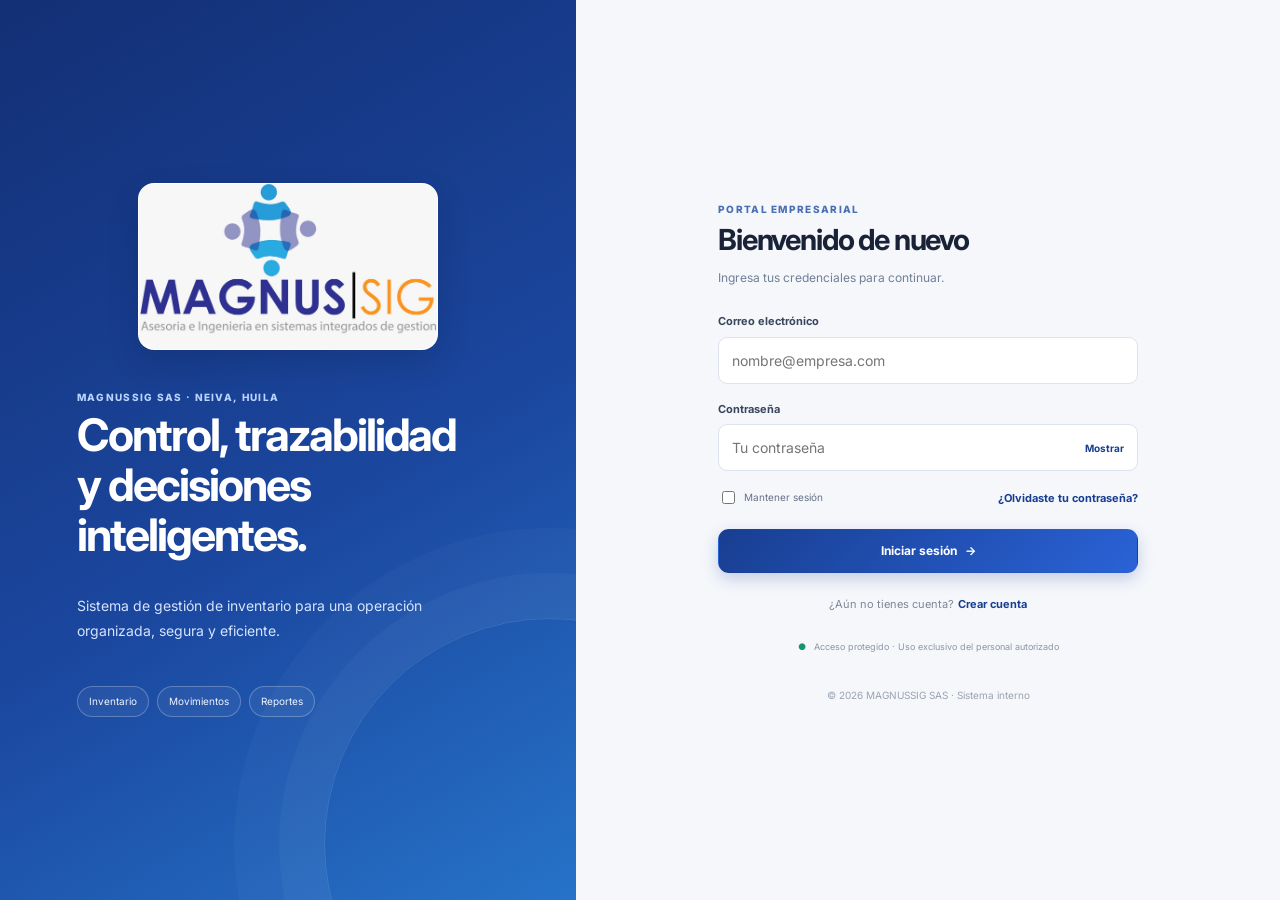
==== commit 41e9a26d: "docs: preparar documentacion final version 1.0" ====
--- a/frontend/login.html
+++ b/frontend/login.html
@@ -2,14 +2,13 @@
 <html lang="es">
 <head>
   <meta charset="utf-8"><meta name="viewport" content="width=device-width, initial-scale=1">
-  <meta name="theme-color" content="#183e91"><meta name="app-version" content="2"><title>Acceso | MAGNUSSIG SIG</title>
-  <link rel="stylesheet" href="css/styles.css?v=2"><link rel="stylesheet" href="css/login.css?v=2">
+  <meta name="theme-color" content="#183e91"><title>Acceso | MAGNUSSIG SIG</title>
+  <link rel="stylesheet" href="css/styles.css"><link rel="stylesheet" href="css/login.css">
 </head>
 <body class="login-body">
   <main class="login-layout">
     <section class="login-brand-panel">
       <img src="assets/magnussig-logo.jpeg" alt="MAGNUSSIG SIG — Asesoría e Ingeniería en sistemas integrados de gestión" class="login-brand-logo" onerror="this.style.display='none'">
-      <div class="brand-monogram">MS</div>
       <p class="eyebrow">MAGNUSSIG SAS · NEIVA, HUILA</p>
       <h1>Control, trazabilidad<br>y decisiones inteligentes.</h1>
       <p class="brand-copy">Sistema de gestión de inventario para una operación organizada, segura y eficiente.</p>
@@ -30,7 +29,7 @@
           <div class="field"><label for="registerEmail">Correo electrónico</label><input id="registerEmail" type="email" autocomplete="email" placeholder="nombre@empresa.com" required></div>
           <div class="field"><label for="registerPassword">Contraseña</label><input id="registerPassword" type="password" autocomplete="new-password" placeholder="Mínimo 8 caracteres" required minlength="8"></div>
           <div class="field"><label for="registerPasswordConfirm">Confirmar contraseña</label><input id="registerPasswordConfirm" type="password" autocomplete="new-password" placeholder="Repite tu contraseña" required minlength="8"></div>
-          <div class="field"><label for="registerRole">Crear cuenta como</label><select id="registerRole" required><option value="Empleado">Empleado</option><option value="Administrador">Administrador</option></select><p class="form-help">Las cuentas de administrador tienen acceso completo al sistema.</p></div>
+          <div class="field"><label for="registerRole">Crear cuenta como</label><select id="registerRole" required><option value="Super Administrador">Super Administrador</option><option value="Administrador">Administrador</option><option value="Empleado">Empleado</option><option value="Cliente">Cliente</option></select><p class="form-help">Las cuentas nuevas quedan pendientes hasta que un super administrador las apruebe.</p></div>
           <button class="btn btn-primary btn-full" type="submit" id="registerSubmit">Crear cuenta</button>
         </form>
         <form id="forgotForm" hidden>
@@ -42,7 +41,9 @@
         <p class="security-note"><span aria-hidden="true">●</span> Acceso protegido · Uso exclusivo del personal autorizado</p>
       </div>
       <footer>© <span id="year"></span> MAGNUSSIG SAS · Sistema interno</footer>
-    </section>
+        </section>
   </main>
-  <script src="js/auth.js?v=2"></script>
-</body></html>+
+  <script src="js/auth.js"></script>
+</body>
+</html>
--- a/frontend/css/styles.css
+++ b/frontend/css/styles.css
@@ -173,38 +173,6 @@
   .nav-item,.sidebar-bottom .nav-item{padding:8px 12px}
 }
 
-/* ===== Menú lateral: diseño mejorado ===== */
-.sidebar{background:linear-gradient(180deg,#ffffff 0%,#f7f9fd 100%)}
-.brand-lockup{border-bottom:0;padding:2px 0 10px}
-.sidebar-logo{max-width:210px;max-height:88px;border:0;box-shadow:none;background:transparent;padding:0;border-radius:10px;mix-blend-mode:multiply}
-.workspace-label{font-size:10px;letter-spacing:.14em;color:#a0aabb;margin:12px 12px 8px;font-weight:700}
-.nav{gap:4px}
-.nav-item{gap:12px;padding:7px 10px;border-radius:12px;font-size:14.5px;color:#4f5b70;position:relative}
-.nav-item>span:first-child{width:34px;height:34px;flex:none;display:grid;place-items:center;border-radius:10px;background:#eef2f9;color:#5b6a85;font-size:16px;transition:background .15s,color .15s}
-.nav-item:hover{background:#eef3fd;color:var(--navy)}
-.nav-item:hover>span:first-child{background:#dfe8fb;color:var(--navy)}
-.nav-item.active{background:linear-gradient(135deg,#183e91,#2a62d6);color:#fff;font-weight:700;box-shadow:0 6px 16px rgba(24,62,145,.25)}
-.nav-item.active>span:first-child{background:rgba(255,255,255,.18);color:#fff}
-.nav-item em{background:#e3eafa;color:var(--navy);font-weight:700;border-radius:20px;padding:2px 9px}
-.nav-item.active em{background:rgba(255,255,255,.22);color:#fff}
-.sidebar-bottom{border-top:1px solid var(--line);padding-top:4px}
-.sidebar-bottom .workspace-label{margin-top:10px}
-.sidebar-bottom .nav-item{padding:6px 10px}
-.logout-link{color:#c0394a}
-.logout-link>span:first-child{background:#fdecee!important;color:#c0394a!important}
-.logout-link:hover{background:#fdecee!important;color:#a52d3c!important}
-@media (min-width:901px){
-  .app-shell.sidebar-collapsed .nav-item>span:first-child{font-size:16px}
-  .app-shell.sidebar-collapsed .nav-item{padding:6px 0}
-  .app-shell.sidebar-collapsed .workspace-label{display:none}
-}
-@media (max-height:700px){
-  .sidebar-logo{max-height:66px}
-  .nav-item,.sidebar-bottom .nav-item{padding:5px 10px}
-  .nav-item>span:first-child{width:30px;height:30px}
-  .workspace-label{margin:8px 12px 5px}
-}
-
 /* ===== Pulido visual general ===== */
 :root{--radius:16px;--shadow:0 1px 2px rgba(16,30,60,.04),0 6px 18px rgba(16,30,60,.05)}
 body{background:#f4f6fb}
@@ -245,76 +213,143 @@
   .heading-actions{flex-direction:row!important;flex-wrap:wrap;align-items:center;justify-content:flex-start;gap:10px}
 }
 
-/* ===== Menú lateral v2: íconos SVG de línea, opción activa sobria y tarjeta del usuario ===== */
-.sidebar{background:#fff;box-shadow:none;border-right:1px solid var(--line);padding:14px 12px 12px;display:flex;flex-direction:column;overflow:hidden}
-.brand-lockup{position:relative;flex:none;display:flex;justify-content:center;align-items:center;padding:4px 4px 12px;border-bottom:1px solid var(--line)}
-.sidebar-logo{display:block;margin:0 auto;width:auto;max-width:170px;max-height:72px;object-fit:contain;object-position:center;border:0;background:transparent;box-shadow:none;padding:0;border-radius:0;mix-blend-mode:normal}
-.sidebar-close{display:none;position:absolute;right:0;top:0;width:36px;height:36px;border:0;border-radius:10px;background:transparent;color:#5b667a;cursor:pointer;place-items:center}
-.sidebar-close:hover{background:#f3f5f9;color:var(--navy)}
-.workspace-label{flex:none;margin:14px 12px 6px;font-size:10px;font-weight:700;letter-spacing:.14em;color:#a0aabb}
-.nav{flex:1 1 auto;min-height:0;overflow-y:auto;display:flex;flex-direction:column;gap:4px;padding:0 2px 4px 0;scrollbar-width:thin;scrollbar-color:#d5dce8 transparent}
-.nav::-webkit-scrollbar{width:5px}.nav::-webkit-scrollbar-thumb{background:#d5dce8;border-radius:5px}
+
+/* ===================================================================
+   Menú lateral v4: bloque único del sidebar (reemplaza v1, v2 y v3)
+   Jerarquía: logo (alineado con la barra superior) > etiqueta de sección
+   > opciones > tarjeta de cuenta (usuario, Ayuda y Cerrar sesión).
+   =================================================================== */
+.app-shell{--sb-w:264px}
+@media (min-width:901px){
+  .app-shell{grid-template-columns:var(--sb-w) minmax(0,1fr)}
+  .app-shell.sidebar-collapsed{--sb-w:76px}
+}
+@media (min-width:901px) and (max-width:1150px){
+  .app-shell:not(.sidebar-collapsed){--sb-w:236px}
+}
+
+.sidebar{position:sticky;top:0;height:100vh;height:100dvh;display:flex;flex-direction:column;overflow:hidden;padding:0 12px 12px;background:#fff;border-right:1px solid var(--line);box-shadow:none}
+
+/* Logo: misma altura que la barra superior para que las líneas coincidan */
+.brand-lockup{position:relative;flex:none;height:72px;min-height:72px;margin:0 -12px;padding:0 16px;display:flex;align-items:center;justify-content:center;gap:0;border-bottom:1px solid var(--line)}
+.sidebar-logo{display:block;width:auto;height:auto;max-width:150px;max-height:54px;margin:0 auto;object-fit:contain;object-position:center;border:0;border-radius:0;padding:0;background:none;box-shadow:none;mix-blend-mode:normal}
+
+/* Etiqueta de sección */
+.workspace-label{flex:none;margin:20px 12px 8px;font-size:10.5px;font-weight:700;line-height:1;letter-spacing:.12em;text-transform:uppercase;color:#98a2b3}
+
+/* Lista de opciones: hace scroll solo si no cabe */
+.nav{flex:0 1 auto;min-height:0;overflow-y:auto;overflow-x:hidden;display:flex;flex-direction:column;gap:2px;margin:0 -4px;padding:0 4px 2px;scrollbar-width:thin;scrollbar-color:#d5dce8 transparent}
+.nav::-webkit-scrollbar{width:5px}
+.nav::-webkit-scrollbar-thumb{background:#d5dce8;border-radius:5px}
 
 /* Opción del menú */
-.sidebar .nav-item{position:relative;flex:none;min-height:44px;height:44px;display:flex;align-items:center;gap:12px;padding:0 12px 0 14px;border:0;border-radius:10px;background:transparent;box-shadow:none;color:#4f5b70;font-size:14px;font-weight:500;line-height:1;text-align:left;cursor:pointer;transition:background-color .18s ease,color .18s ease}
-.sidebar .nav-icon{flex:none;width:20px;height:20px;color:#7a8599;transition:color .18s ease}
+.sidebar .nav-item{position:relative;flex:none;width:100%;height:42px;min-height:42px;display:flex;align-items:center;gap:12px;padding:0 12px;border:0;border-radius:10px;background:transparent;box-shadow:none;color:#4b5670;font:inherit;font-size:14px;font-weight:500;line-height:1;text-align:left;cursor:pointer;transition:background-color .16s ease,color .16s ease}
+.sidebar .nav-icon{flex:none;width:19px;height:19px;color:#8a94a8;transition:color .16s ease}
 .sidebar .nav-label{flex:1;min-width:0;white-space:nowrap;overflow:hidden;text-overflow:ellipsis}
-.sidebar .nav-item:hover{background:#f3f5f9;color:#1f2a3d}
-.sidebar .nav-item:hover .nav-icon{color:#3f4b60}
-.sidebar .nav-item:focus-visible{outline:2px solid #8db4ff;outline-offset:1px}
-.sidebar .nav-item.active{background:#eaf1ff;color:#183e91;font-weight:700;box-shadow:none}
+.sidebar .nav-item:hover{background:#f3f6fb;color:#1d2840}
+.sidebar .nav-item:hover .nav-icon{color:#4b5670}
+.sidebar .nav-item:focus-visible{outline:none;box-shadow:0 0 0 2px #fff,0 0 0 4px #9dbcf5}
+.sidebar .nav-item.active{background:#eaf1ff;color:#183e91;font-weight:600}
 .sidebar .nav-item.active .nav-icon{color:#183e91}
-.sidebar .nav-item.active::before{content:'';position:absolute;left:0;top:9px;bottom:9px;width:4px;border-radius:0 4px 4px 0;background:#183e91}
-.sidebar .nav-item em{margin-left:auto;font-style:normal;font-size:11px;font-weight:700;line-height:1;border-radius:20px;padding:3px 8px;background:#eef1f6;color:#5b667a}
-.sidebar .nav-item.active em{background:#fff;color:#183e91}
-
-/* Parte de abajo: tarjeta del usuario, Ayuda y Cerrar sesión */
-.sidebar-bottom{flex:none;margin-top:8px;padding-top:10px;border-top:1px solid var(--line);display:flex;flex-direction:column;gap:4px}
-.sidebar-user{display:flex;align-items:center;gap:10px;padding:10px;margin-bottom:4px;border:1px solid var(--line);border-radius:12px;background:#f8fafd}
-.sidebar-user .avatar{width:36px;height:36px;font-size:12px;background:#183e91;color:#fff}
+.sidebar .nav-item.active::before{content:"";position:absolute;left:0;top:11px;bottom:11px;width:3px;border-radius:0 3px 3px 0;background:#183e91}
+.sidebar .nav-item em{margin-left:auto;min-width:22px;height:20px;padding:0 7px;display:inline-grid;place-items:center;border-radius:10px;background:#eef1f6;color:#5b667a;font-style:normal;font-size:11px;font-weight:600;line-height:1}
+.sidebar .nav-item.active em{background:#fff;color:#183e91;box-shadow:inset 0 0 0 1px #d4e2ff}
+
+/* Tarjeta de cuenta: usuario + Ayuda + Cerrar sesión */
+.sidebar-bottom{flex:none;margin-top:16px;padding:6px;display:flex;flex-direction:column;gap:2px;border:1px solid var(--line);border-radius:14px;background:#f8fafc}
+.sidebar-user{display:flex;align-items:center;gap:10px;margin:0 0 4px;padding:8px 8px 10px;border:0;border-bottom:1px solid var(--line);border-radius:0;background:transparent}
+.sidebar-user .avatar{width:36px;height:36px;flex:none;border-radius:50%;background:#183e91;color:#fff;font-size:12px;font-weight:700;letter-spacing:.02em;box-shadow:0 0 0 3px #e3ebfb}
 .sidebar-user-info{display:grid;gap:4px;min-width:0}
-.sidebar-user-info strong{font-size:13px;color:#1f2a3d;white-space:nowrap;overflow:hidden;text-overflow:ellipsis}
-.sidebar-user .role-chip,.user-dropdown .role-chip{justify-self:start;font-size:10.5px;font-weight:700;letter-spacing:.02em;border-radius:20px;padding:3px 9px;background:#e6f7ef;color:#16845b}
+.sidebar-user-info strong{font-size:13px;font-weight:600;line-height:1.2;color:#1d2840;white-space:nowrap;overflow:hidden;text-overflow:ellipsis}
+.sidebar-user .role-chip,.user-dropdown .role-chip{justify-self:start;padding:3px 8px;border-radius:20px;font-size:10.5px;font-weight:600;line-height:1.2;letter-spacing:.01em;background:#e6f7ef;color:#16845b}
 .sidebar-user .role-chip.admin,.user-dropdown .role-chip.admin{background:#eaf1ff;color:#183e91}
-.sidebar .logout-link{color:#b43b47}
-.sidebar .logout-link .nav-icon{color:#c0394a}
-.sidebar .logout-link:hover{background:#fdecee;color:#a52d3c}
-.sidebar .logout-link:hover .nav-icon{color:#a52d3c}
-
-/* Pantallas bajas: compactar sin esconder nada */
+.sidebar-bottom .nav-item{height:38px;min-height:38px;padding:0 10px;border-radius:9px;font-size:13.5px}
+.sidebar-bottom .nav-item:hover{background:#eef2f8}
+.sidebar .logout-link,.sidebar .logout-link .nav-icon{color:#b43b47}
+.sidebar .logout-link:hover{background:#fdecee;color:#9f2a38}
+.sidebar .logout-link:hover .nav-icon{color:#9f2a38}
+
+/* Botón de cerrar (solo en el panel del celular) */
+.sidebar-close{display:none;position:absolute;top:50%;right:12px;transform:translateY(-50%);width:36px;height:36px;place-items:center;border:0;border-radius:10px;background:transparent;color:#5b667a;cursor:pointer;transition:background-color .16s ease,color .16s ease}
+.sidebar-close:hover{background:#f3f6fb;color:#183e91}
+.sidebar-close .nav-icon{width:20px;height:20px;color:currentColor}
+
+/* Botón del menú en la barra superior */
+.menu-button{color:#4b5670;transition:background-color .16s ease,color .16s ease,border-color .16s ease}
+.menu-button:hover{background:#f3f6fb;color:#183e91;border-color:#d4e2ff}
+.menu-button svg{width:20px;height:20px}
+
+/* Pantallas bajas: compactar sin esconder Cerrar sesión */
 @media (max-height:720px){
-  .sidebar{padding-top:10px}
-  .sidebar-logo{max-height:56px}
-  .brand-lockup{padding-bottom:8px}
-  .workspace-label{margin:10px 12px 4px}
+  .workspace-label{margin:14px 12px 6px}
   .sidebar .nav-item{height:40px;min-height:40px}
-  .sidebar-user{padding:7px 10px}
+  .sidebar-bottom{margin-top:12px}
+  .sidebar-user{padding:6px 8px 8px}
   .sidebar-user .avatar{width:32px;height:32px}
-}
-@media (max-height:620px){
+  .sidebar-bottom .nav-item{height:36px;min-height:36px}
+}
+@media (max-height:600px){
   .workspace-label{display:none}
-  .sidebar-logo{max-height:46px}
+  .nav{margin-top:10px}
   .sidebar .nav-item{height:38px;min-height:38px}
   .sidebar-user{display:none}
 }
 
-/* Computador con el menú contraído: solo íconos */
+/* Computador con el menú contraído: solo íconos (nombre al pasar el mouse) */
 @media (min-width:901px){
-  .app-shell.sidebar-collapsed .sidebar{padding:12px 10px}
-  .app-shell.sidebar-collapsed .sidebar-logo{max-height:40px;max-width:52px}
-  .app-shell.sidebar-collapsed .workspace-label,
+  .app-shell.sidebar-collapsed .sidebar{padding:0 10px 12px}
+  .app-shell.sidebar-collapsed .brand-lockup{margin:0 -10px;padding:0}
+  .app-shell.sidebar-collapsed .sidebar-logo{display:none}
+  .app-shell.sidebar-collapsed .brand-lockup::before{content:"";width:36px;height:36px;background:url(../assets/magnussig-logo.png?v=2) no-repeat -32px 0/112px 56px}
+  .app-shell.sidebar-collapsed .workspace-label{display:block;height:1px;margin:16px 8px 10px;font-size:0;background:var(--line)}
   .app-shell.sidebar-collapsed .nav-label,
-  .app-shell.sidebar-collapsed .sidebar .nav-item em,
   .app-shell.sidebar-collapsed .sidebar-user-info{display:none}
-  .app-shell.sidebar-collapsed .sidebar .nav-item{justify-content:center;padding:0;gap:0;font-size:14px}
-  .app-shell.sidebar-collapsed .sidebar-user{justify-content:center;padding:6px;border:0;background:transparent}
-}
-
-/* Celular y tablet: panel deslizable con X */
+  .app-shell.sidebar-collapsed .sidebar .nav-item{justify-content:center;gap:0;padding:0;font-size:14px}
+  .app-shell.sidebar-collapsed .sidebar .nav-item em{position:absolute;top:4px;right:4px;min-width:16px;height:16px;padding:0 4px;font-size:9.5px}
+  .app-shell.sidebar-collapsed .sidebar-bottom{padding:4px;border-radius:12px}
+  .app-shell.sidebar-collapsed .sidebar-user{justify-content:center;padding:6px 0 8px}
+}
+
+/* Celular y tablet: panel deslizable con fondo oscuro, sin empujar el contenido */
 @media (max-width:900px){
-  .sidebar{position:fixed;top:0;bottom:0;left:0;height:100vh;height:100dvh;width:min(280px,85vw);z-index:40;transform:translateX(-105%);transition:transform .22s ease;box-shadow:0 0 40px rgba(19,36,67,.18)}
-  .app-shell.menu-open .sidebar{transform:translateX(0)}
-  .sidebar-scrim{z-index:35}
+  .app-shell{grid-template-columns:minmax(0,1fr)}
+  .sidebar{position:fixed;top:0;bottom:0;left:0;z-index:40;width:min(284px,86vw);height:100vh;height:100dvh;padding:0 12px 16px;overflow-y:auto;transform:translateX(-105%);visibility:hidden;box-shadow:0 0 40px rgba(19,36,67,.18);transition:transform .24s ease,visibility 0s linear .24s}
+  .app-shell.menu-open .sidebar{transform:translateX(0);visibility:visible;transition:transform .24s ease,visibility 0s}
+  .sidebar-scrim{z-index:35;background:rgba(15,27,52,.42);backdrop-filter:blur(1.5px)}
   .sidebar-close{display:grid}
-  .brand-lockup{padding-right:40px;padding-left:40px}
-}
+  .brand-lockup{justify-content:flex-start;padding:0 56px 0 18px}
+  body:has(.app-shell.menu-open){overflow:hidden}
+}
+@media (prefers-reduced-motion:reduce){
+  .sidebar,.sidebar .nav-item,.sidebar .nav-icon{transition:none!important}
+}
+
+/* ===================================================================
+   Menú lateral v5: parte de abajo ordenada
+   Arriba: logo y opciones. Abajo (fijo): Estado del inventario + cuenta.
+   La tarjeta del inventario se oculta sola (ui.js) si no cabe.
+   =================================================================== */
+.sidebar-bottom{margin-top:auto}
+.sidebar-stock{flex:none;margin-top:auto;padding:12px 10px 6px;border:1px solid var(--line);border-radius:14px;background:#fff}
+.sidebar-stock:not([hidden]) + .sidebar-bottom{margin-top:10px}
+.sidebar-stock[hidden]{display:none}
+.sidebar-stock-head{display:flex;align-items:baseline;justify-content:space-between;gap:8px;padding:0 4px}
+.sidebar-stock-head span{font-size:12px;font-weight:600;color:#1d2840}
+.sidebar-stock-head strong{font-size:11px;font-weight:500;color:var(--muted);white-space:nowrap}
+.stock-bar{display:flex;gap:2px;height:6px;margin:10px 4px 6px;border-radius:6px;overflow:hidden;background:#eef1f6}
+.stock-bar i{display:block;height:100%;transition:width .35s ease}
+.stock-bar i:first-child{border-radius:6px 0 0 6px}
+.stock-bar i:last-child{border-radius:0 6px 6px 0}
+.stock-bar .ok,.stock-legend .dot.ok{background:#16845b}
+.stock-bar .low,.stock-legend .dot.low{background:#e5a23a}
+.stock-bar .out,.stock-legend .dot.out{background:#c83743}
+.stock-legend{display:grid;gap:1px}
+.stock-legend button{display:flex;align-items:center;gap:8px;width:100%;height:30px;padding:0 6px;border:0;border-radius:8px;background:transparent;color:#4b5670;font:inherit;font-size:12.5px;text-align:left;cursor:pointer;transition:background-color .16s ease,color .16s ease}
+.stock-legend button:hover{background:#f3f6fb;color:#1d2840}
+.stock-legend button:focus-visible{outline:none;box-shadow:0 0 0 2px #9dbcf5}
+.stock-legend .dot{width:8px;height:8px;flex:none;border-radius:50%}
+.stock-legend b{margin-left:auto;font-size:12.5px;font-weight:600;color:#1d2840;font-variant-numeric:tabular-nums}
+@media (min-width:901px){
+  .app-shell.sidebar-collapsed .sidebar-stock{display:none}
+  .app-shell.sidebar-collapsed .sidebar-bottom{margin-top:auto}
+}
